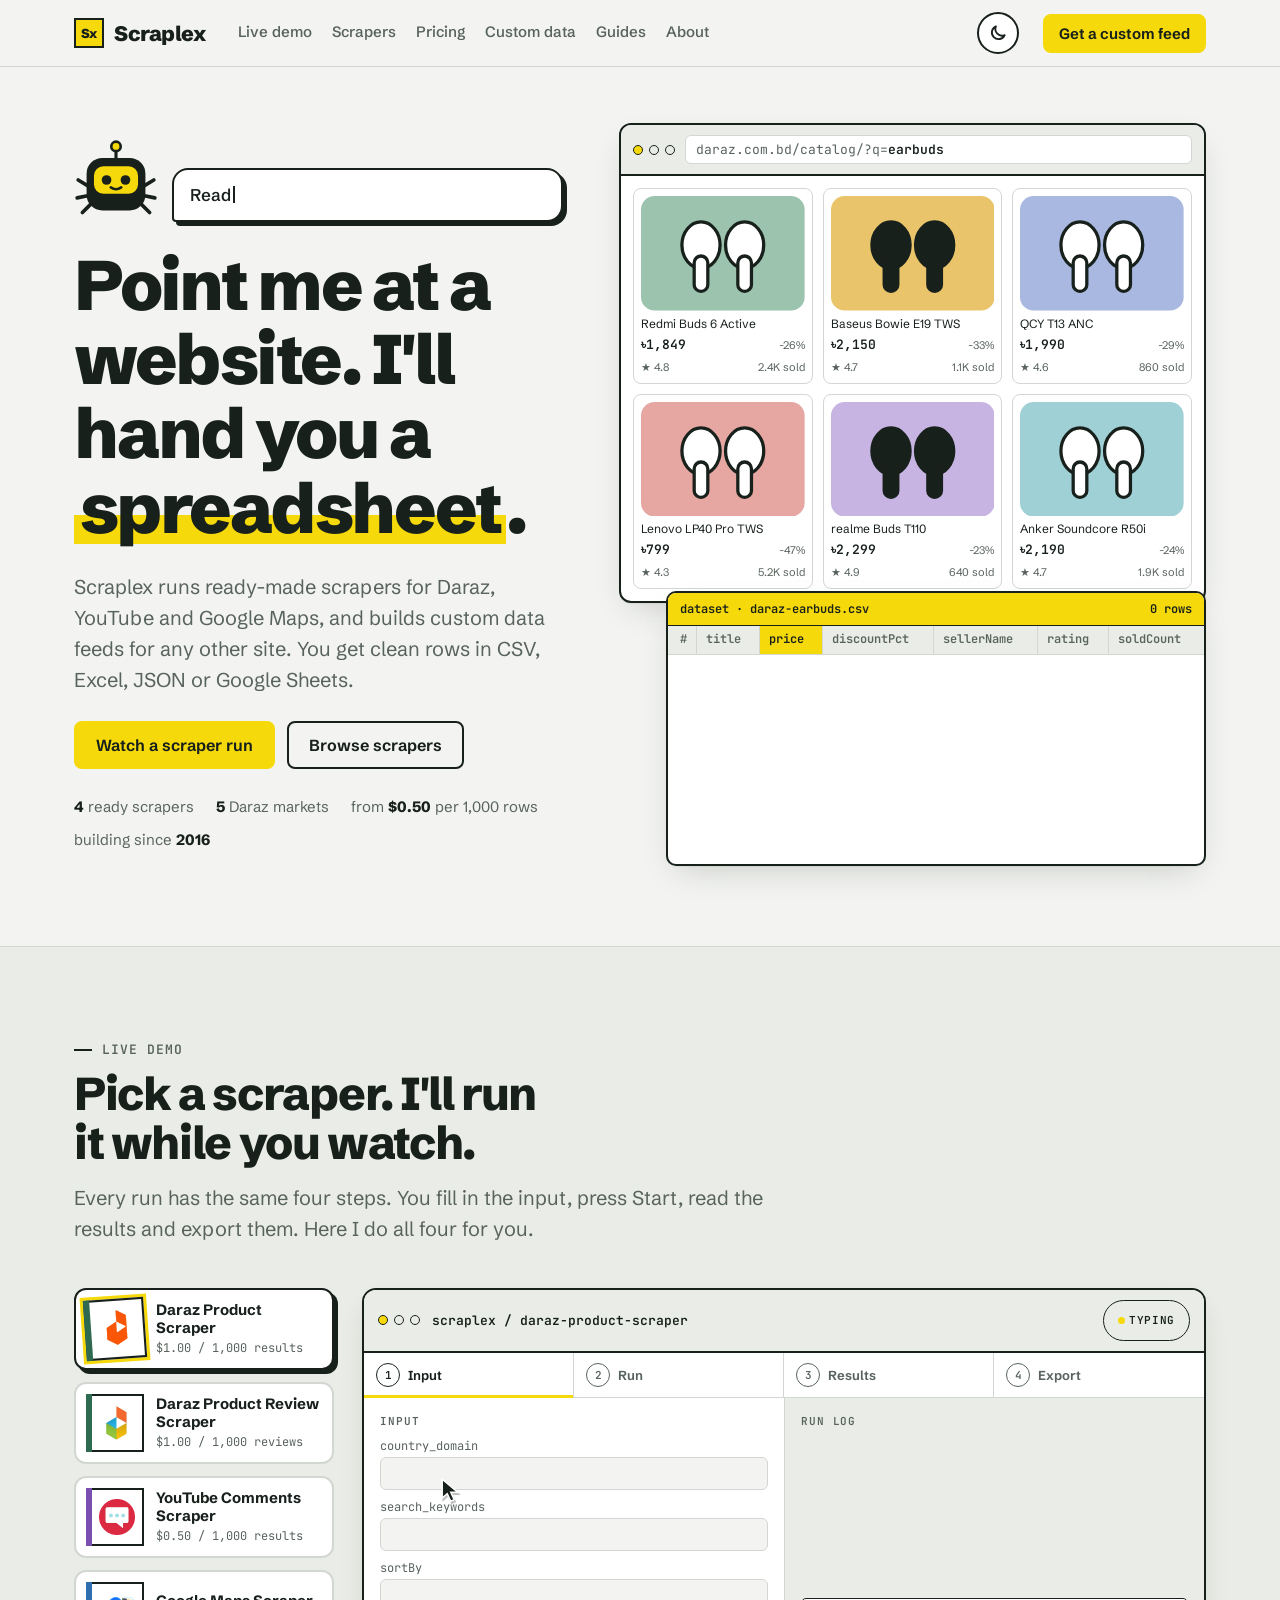
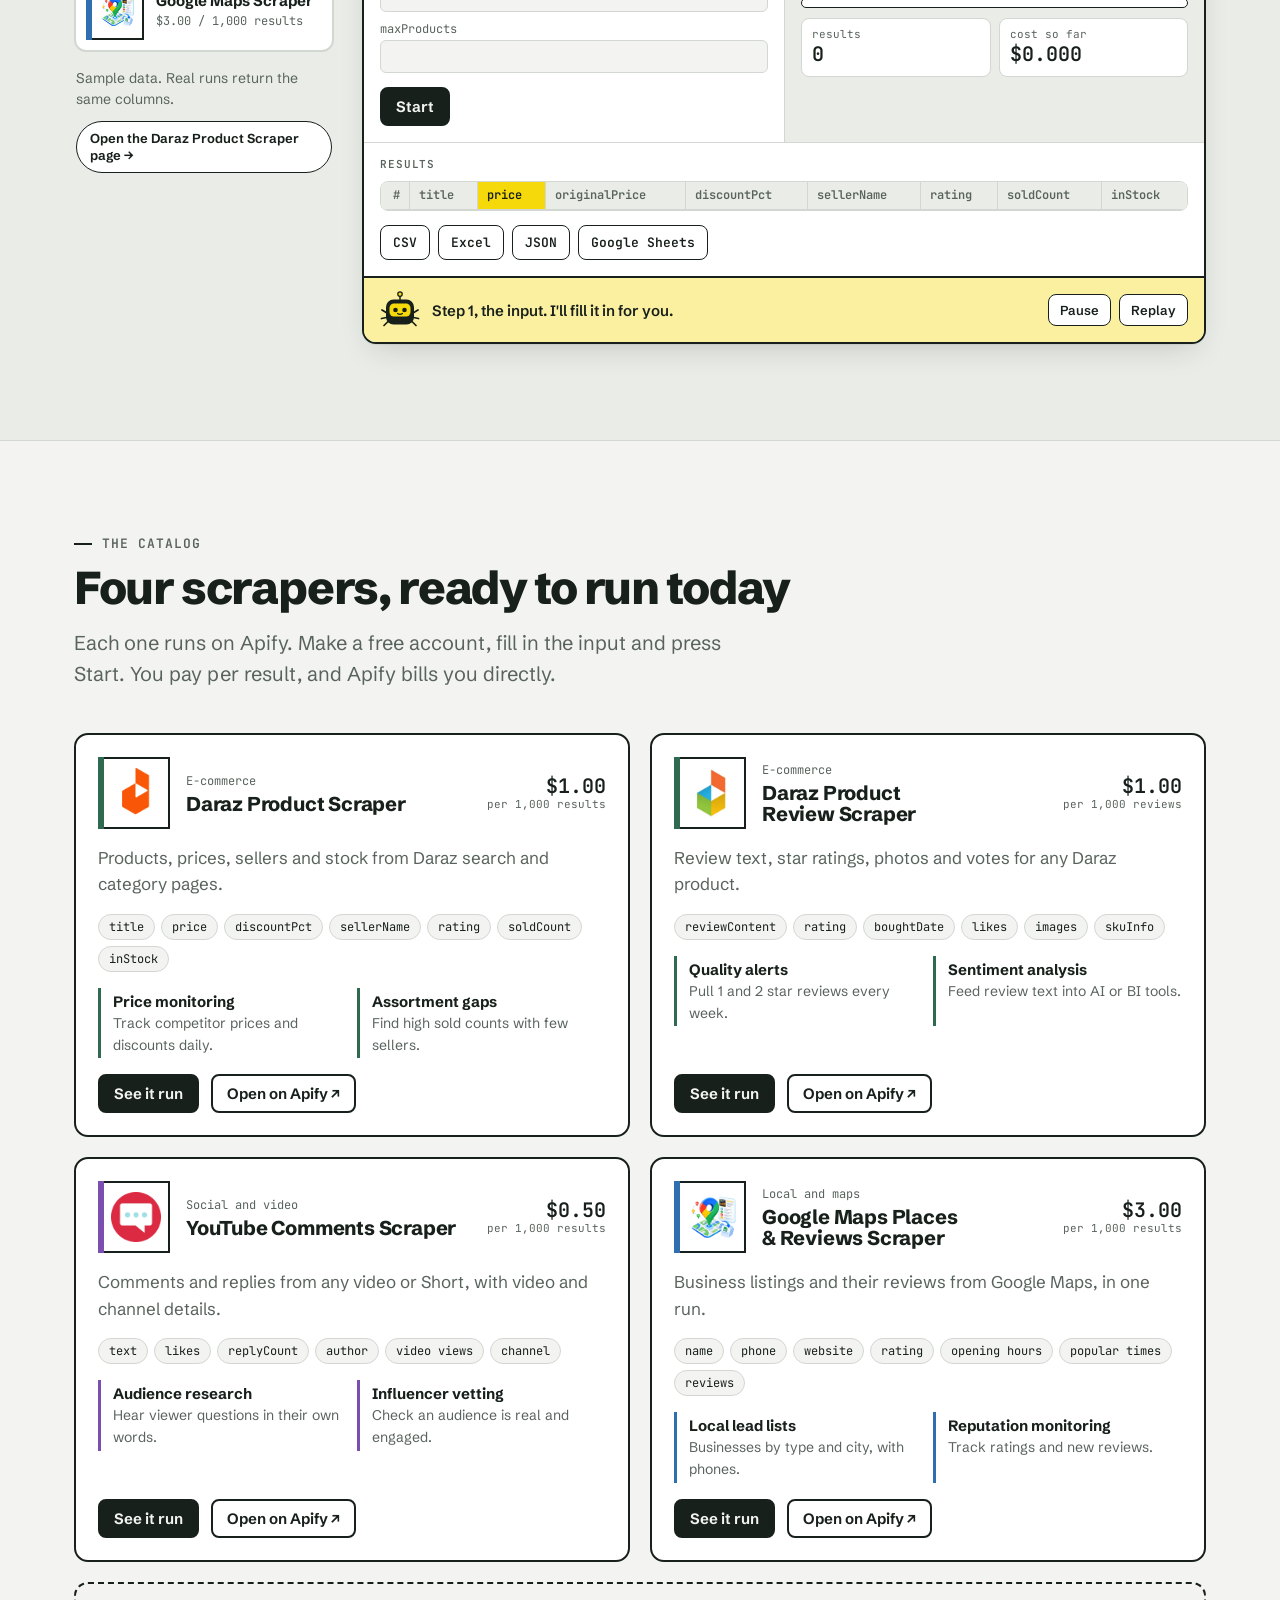
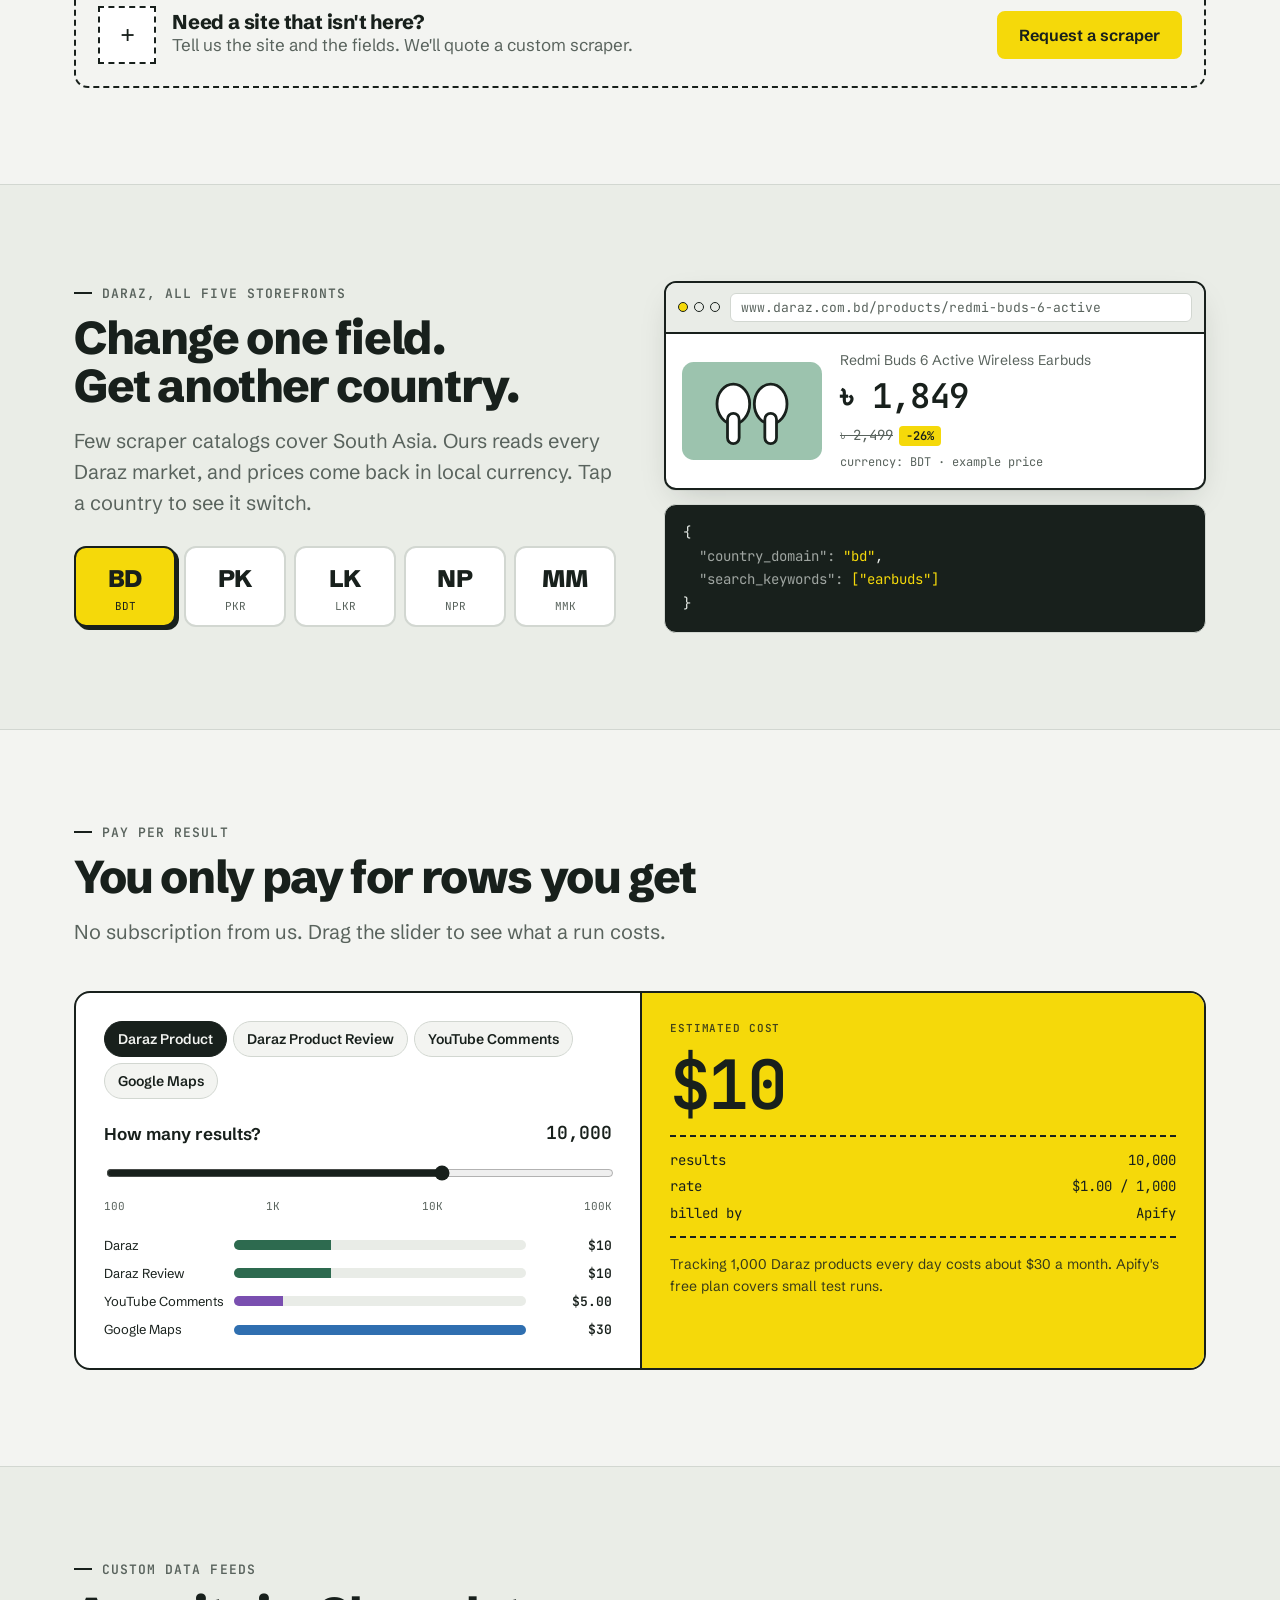
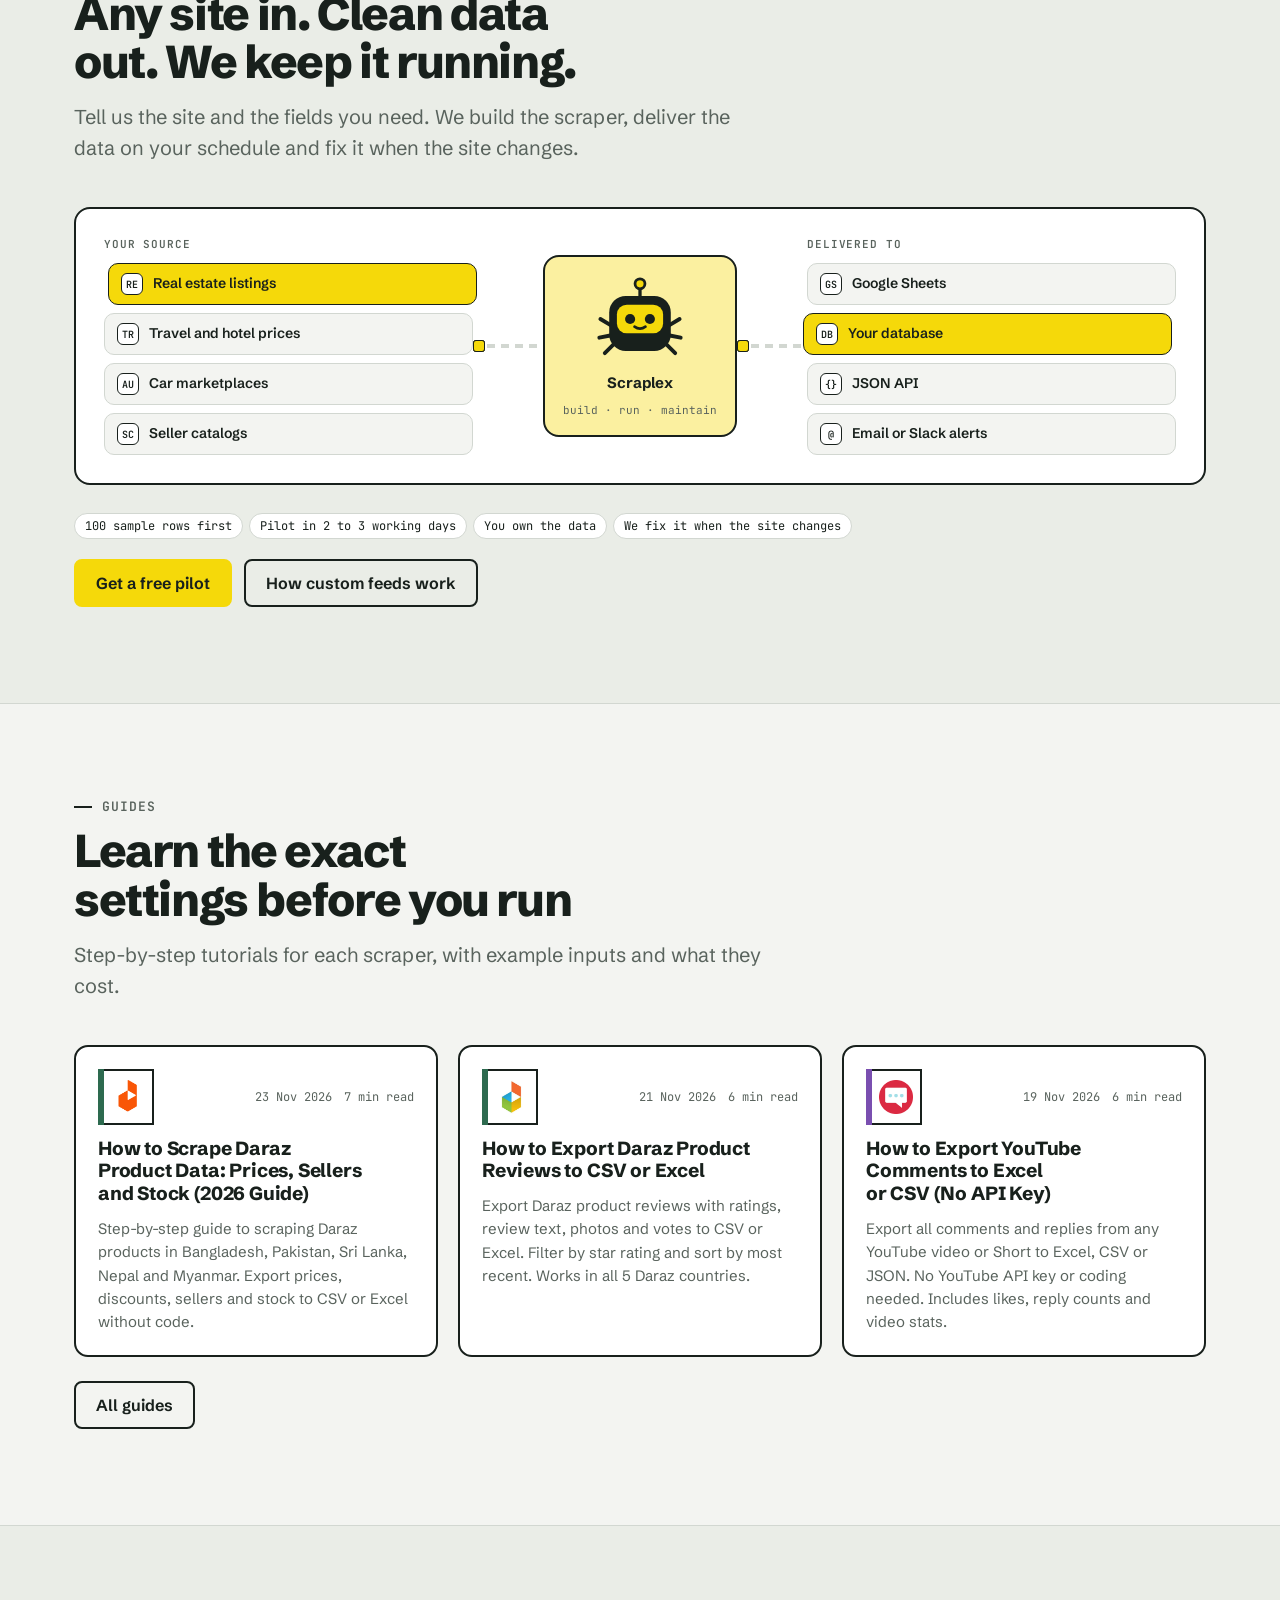
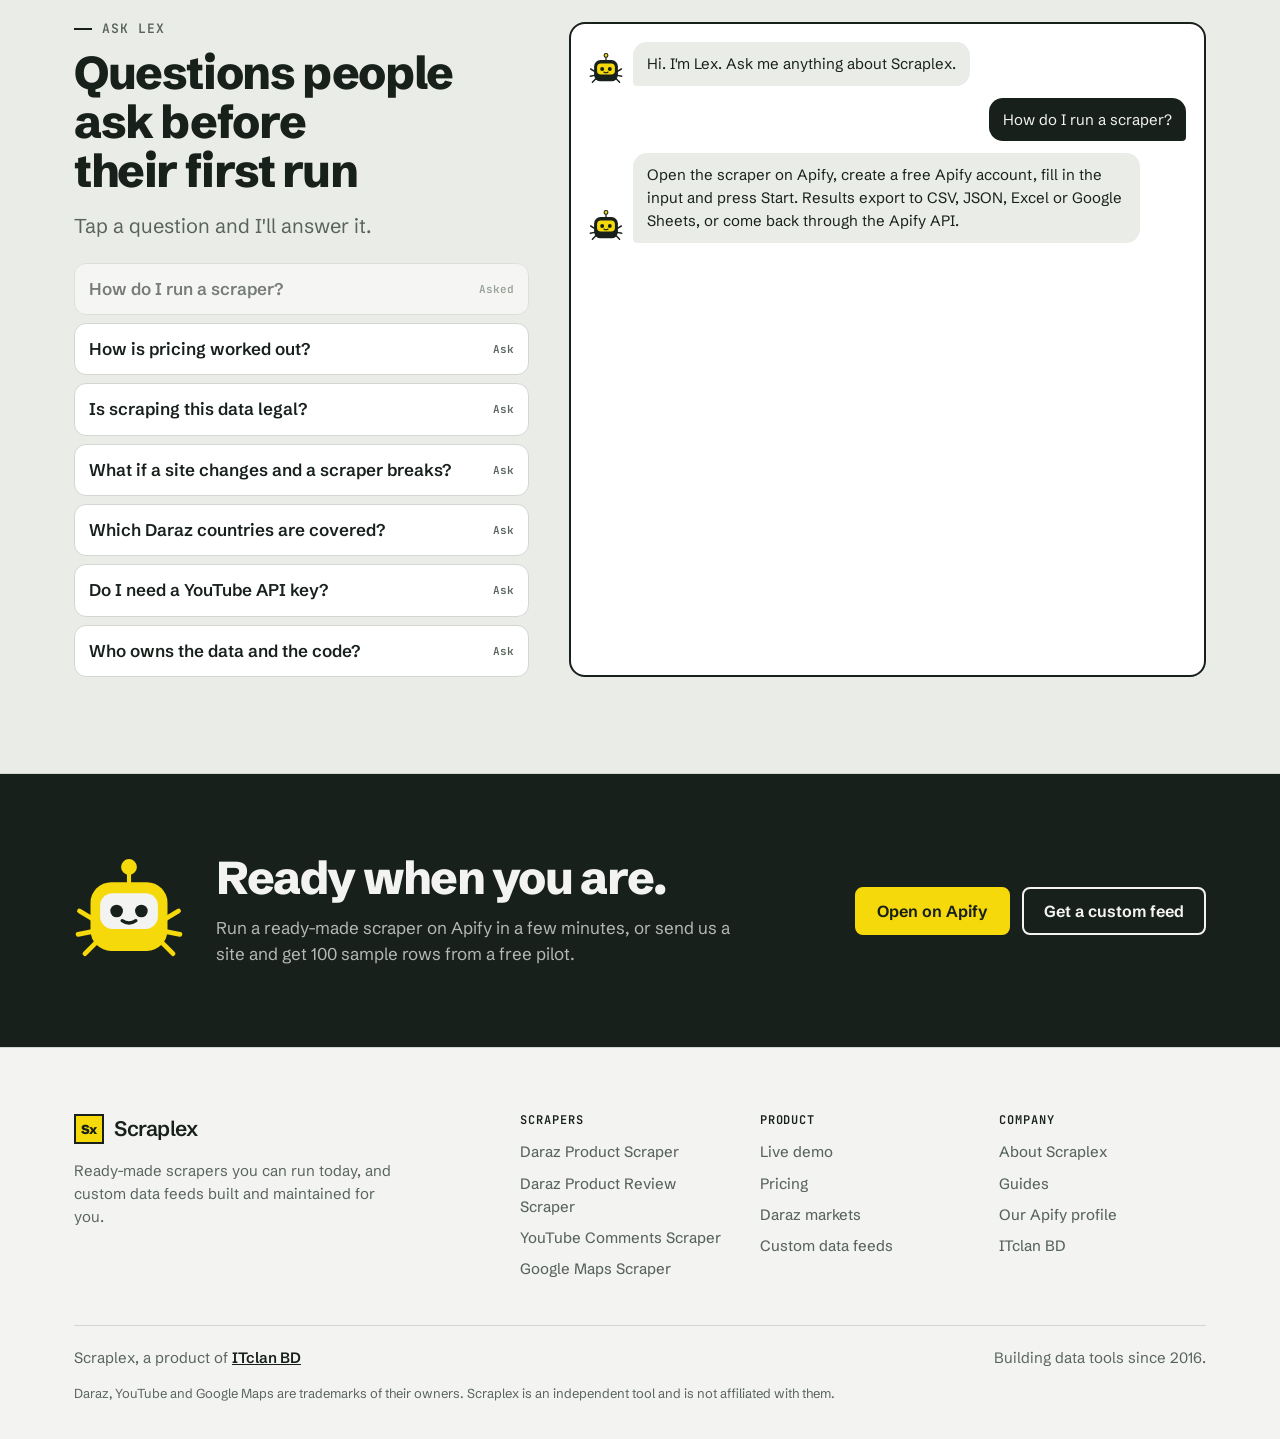
==== index.html @ c63cc96d "first commit" ====
<!doctype html>
<html lang="en">
<head>
<meta charset="utf-8">
<!-- @seo -->
<title>Scraplex | Web scrapers and custom data feeds</title>
<meta name="description" content="Ready-made scrapers for Daraz, YouTube and Google Maps, plus custom data feeds built and maintained by ITclan BD. Watch each one run live.">
<meta property="og:site_name" content="Scraplex">
<meta property="og:title" content="Scraplex | Web scrapers and custom data feeds">
<meta property="og:description" content="Ready-made scrapers for Daraz, YouTube and Google Maps, plus custom data feeds built and maintained by ITclan BD. Watch each one run live.">
<meta property="og:type" content="website">
<meta name="twitter:card" content="summary">
<script>(function(){var u=location.origin+"/";var l=document.createElement("link");l.rel="canonical";l.href=u;document.head.appendChild(l);var m=document.createElement("meta");m.setAttribute("property","og:url");m.content=u;document.head.appendChild(m)})()</script>
<script>try{var t=localStorage.getItem("theme");if(t==="dark"||t==="light")document.documentElement.setAttribute("data-theme",t)}catch(e){}</script>
<!-- /@seo -->
<link rel="icon" href="/assets/favicon.svg" type="image/svg+xml">
<link rel="preconnect" href="https://fonts.googleapis.com">
<link rel="preconnect" href="https://fonts.gstatic.com" crossorigin>
<link href="https://fonts.googleapis.com/css2?family=Schibsted+Grotesk:wght@400..900&family=JetBrains+Mono:wght@400;600&display=swap" rel="stylesheet">
<link rel="stylesheet" href="/assets/site.css">

</head>
<body>
<!-- @header:home -->
<header class="site-head">
  <div class="wrap">
    <a class="brand" href="/" aria-label="Scraplex home"><span class="brand-mark">Sx</span>Scraplex</a>
    <nav class="nav" id="site-nav" aria-label="Main">
      <a href="/#demo" data-nav="demo">Live demo</a>
      <a href="/scrapers" data-nav="scrapers">Scrapers</a>
      <a href="/#pricing" data-nav="pricing">Pricing</a>
      <a href="/custom" data-nav="custom">Custom data</a>
      <a href="/guides" data-nav="guides">Guides</a>
      <a href="/about" data-nav="about">About</a>
    </nav>
    <button class="theme-btn" type="button" aria-label="Switch theme"><svg class="i-moon" viewBox="0 0 24 24" fill="none" stroke="currentColor" stroke-width="2.2" stroke-linecap="round" stroke-linejoin="round" aria-hidden="true"><path d="M20 14.5A8 8 0 0 1 9.5 4a8 8 0 1 0 10.5 10.5z"/></svg><svg class="i-sun" viewBox="0 0 24 24" fill="none" stroke="currentColor" stroke-width="2.2" stroke-linecap="round" aria-hidden="true"><circle cx="12" cy="12" r="4.2"/><path d="M12 2.5v2.2M12 19.3v2.2M2.5 12h2.2M19.3 12h2.2M5.3 5.3l1.6 1.6M17.1 17.1l1.6 1.6M5.3 18.7l1.6-1.6M17.1 6.9l1.6-1.6"/></svg></button>
    <button class="menu-btn" type="button" aria-expanded="false" aria-controls="site-nav"><span><i></i><i></i><i></i></span>Menu</button>
    <a class="btn btn-mark btn-sm head-cta" href="/custom">Get a custom feed</a>
  </div>
</header>
<!-- /@header -->

<main id="top">
  <!-- HERO -->
  <section class="hero" id="hero" data-sec="hero">
    <div class="wrap hero-grid">
      <div class="hero-copy">
        <div class="hero-talk">
          <svg class="lex lex-float" viewBox="0 0 80 80" role="img" aria-label="Lex, the Scraplex bot"></svg>
          <div class="say" id="hero-say" aria-live="polite">Hi, I'm Lex. Watch me read this page for you.</div>
        </div>
        <h1>Point me at a website. I'll hand you a <span class="hl">spreadsheet</span>.</h1>
        <p class="lede">Scraplex runs ready-made scrapers for Daraz, YouTube and Google Maps, and builds custom data feeds for any other site. You get clean rows in CSV, Excel, JSON or Google Sheets.</p>
        <div class="btn-row">
          <a class="btn btn-mark" href="#demo">Watch a scraper run</a>
          <a class="btn" href="#scrapers">Browse scrapers</a>
        </div>
        <div class="hero-stats">
          <span><b>4</b> ready scrapers</span>
          <span><b>5</b> Daraz markets</span>
          <span>from <b>$0.50</b> per 1,000 rows</span>
          <span>building since <b>2016</b></span>
        </div>
      </div>

      <div class="scene" id="scene" aria-label="Animation: Lex reads Daraz products and fills a spreadsheet">
        <div class="browser">
          <div class="b-bar"><div class="b-dots"><i></i><i></i><i></i></div><div class="b-url">daraz.com.bd/catalog/?q=<b>earbuds</b></div></div>
          <div class="p-grid" id="hero-grid"></div>
        </div>
        <div class="reticle" id="reticle"></div>
        <div class="sheet">
          <div class="sheet-top"><span>dataset · daraz-earbuds.csv</span><span class="num" id="hero-count">6 rows</span></div>
          <div class="sheet-scroll">
            <table class="grid" id="hero-table">
              <thead><tr><th class="rn">#</th><th>title</th><th class="sel">price</th><th>discountPct</th><th>sellerName</th><th>rating</th><th>soldCount</th></tr></thead>
              <tbody></tbody>
            </table>
          </div>
          <div class="exports on" id="hero-exports"><span>CSV</span><span>Excel</span><span>JSON</span><span>Google Sheets</span></div>
        </div>
      </div>
    </div>
  </section>

  <!-- DEMO STUDIO -->
  <section class="section" id="demo" data-sec="demo">
    <div class="wrap">
      <div class="section-head">
        <span class="eyebrow">Live demo</span>
        <h2>Pick a scraper. I'll run it while you watch.</h2>
        <p class="lede">Every run has the same four steps. You fill in the input, press Start, read the results and export them. Here I do all four for you.</p>
      </div>
      <div class="studio">
        <div class="picker" id="picker" role="group" aria-label="Choose a scraper to demo"></div>
        <div class="console" id="console">
        </div>
      </div>
    </div>
  </section>

  <!-- CATALOG -->
  <section class="section" id="scrapers" data-sec="scrapers">
    <div class="wrap">
      <div class="section-head">
        <span class="eyebrow">The catalog</span>
        <h2>Four scrapers, ready to run today</h2>
        <p class="lede">Each one runs on Apify. Make a free account, fill in the input and press Start. You pay per result, and Apify bills you directly.</p>
      </div>
      <div class="cards" id="cards"></div>
      <div class="request">
        <div class="request-l">
          <div class="sym" style="--cat:transparent">+</div>
          <div><h3>Need a site that isn't here?</h3><p class="muted">Tell us the site and the fields. We'll quote a custom scraper.</p></div>
        </div>
        <a class="btn btn-mark" href="/custom#quote">Request a scraper</a>
      </div>
    </div>
  </section>

  <!-- MARKETS -->
  <section class="section" id="markets" data-sec="markets">
    <div class="wrap markets">
      <div>
        <div class="section-head" style="margin-bottom:0">
          <span class="eyebrow">Daraz, all five storefronts</span>
          <h2>Change one field. Get another country.</h2>
          <p class="lede">Few scraper catalogs cover South Asia. Ours reads every Daraz market, and prices come back in local currency. Tap a country to see it switch.</p>
        </div>
        <div class="flags" id="flags" role="group" aria-label="Choose a Daraz market"></div>
      </div>
      <div class="mk-stage">
        <div class="browser">
          <div class="b-bar"><div class="b-dots"><i></i><i></i><i></i></div><div class="b-url" id="mk-url">www.daraz.com.bd/products/redmi-buds-6-active</div></div>
          <div class="mk-card">
            <div id="mk-art"></div>
            <div style="display:grid;gap:6px;min-width:0">
              <span class="muted" style="font-size:14px">Redmi Buds 6 Active Wireless Earbuds</span>
              <div class="mk-price" id="mk-price">৳ 1,849</div>
              <div><span class="mk-old" id="mk-old">৳ 2,499</span><span class="mk-badge">-26%</span></div>
              <span class="muted mono" style="font-size:12px" id="mk-cur">currency: BDT · example price</span>
            </div>
          </div>
        </div>
        <div class="code" aria-label="Scraper input">{<br>&nbsp;&nbsp;<span class="k">"country_domain":</span> <span class="v" id="mk-code">"bd"</span>,<br>&nbsp;&nbsp;<span class="k">"search_keywords":</span> <span class="v">["earbuds"]</span><br>}</div>
      </div>
    </div>
  </section>

  <!-- PRICING -->
  <section class="section" id="pricing" data-sec="pricing">
    <div class="wrap">
      <div class="section-head">
        <span class="eyebrow">Pay per result</span>
        <h2>You only pay for rows you get</h2>
        <p class="lede">No subscription from us. Drag the slider to see what a run costs.</p>
      </div>
      <div class="calc">
        <div class="calc-l">
          <div class="seg" id="calc-seg" role="group" aria-label="Scraper"></div>
          <div class="range-wrap">
            <label for="calc-rows">How many results? <output id="calc-out" class="num">10,000</output></label>
            <input type="range" id="calc-rows" min="0" max="1000" value="667">
            <div class="ticks"><span>100</span><span>1K</span><span>10K</span><span>100K</span></div>
          </div>
          <div class="compare" id="calc-cmp"></div>
        </div>
        <div class="calc-r">
          <span class="c-label" style="color:inherit;opacity:.8">Estimated cost</span>
          <div class="big-cost" id="calc-cost">$10.00</div>
          <div class="receipt">
            <div><span>results</span><span id="r-rows">10,000</span></div>
            <div><span>rate</span><span id="r-rate">$1.00 / 1,000</span></div>
            <div><span>billed by</span><span>Apify</span></div>
          </div>
          <small id="calc-tip">Tracking 1,000 Daraz products every day costs about $30 a month. Apify's free plan covers small test runs.</small>
        </div>
      </div>
    </div>
  </section>

  <!-- CUSTOM -->
  <section class="section" id="custom" data-sec="custom">
    <div class="wrap">
      <div class="section-head">
        <span class="eyebrow">Custom data feeds</span>
        <h2>Any site in. Clean data out. We keep it running.</h2>
        <p class="lede">Tell us the site and the fields you need. We build the scraper, deliver the data on your schedule and fix it when the site changes.</p>
      </div>
      <div class="pipe">
        <div class="pipe-col" id="pipe-in">
          <span class="c-label">Your source</span>
          <div class="node"><i>RE</i>Real estate listings</div>
          <div class="node"><i>TR</i>Travel and hotel prices</div>
          <div class="node"><i>AU</i>Car marketplaces</div>
          <div class="node"><i>SC</i>Seller catalogs</div>
        </div>
        <div class="flow" aria-hidden="true"><i></i><i></i><i></i></div>
        <div class="engine">
          <svg class="lex working" viewBox="0 0 80 80" aria-hidden="true"></svg>
          <b>Scraplex</b>
          <small>build · run · maintain</small>
        </div>
        <div class="flow" aria-hidden="true"><i></i><i></i><i></i></div>
        <div class="pipe-col out" id="pipe-out">
          <span class="c-label">Delivered to</span>
          <div class="node"><i>GS</i>Google Sheets</div>
          <div class="node"><i>DB</i>Your database</div>
          <div class="node"><i>{}</i>JSON API</div>
          <div class="node"><i>@</i>Email or Slack alerts</div>
        </div>
      </div>

      <div class="custom-teaser">
        <div class="chips"><span class="chip">100 sample rows first</span><span class="chip">Pilot in 2 to 3 working days</span><span class="chip">You own the data</span><span class="chip">We fix it when the site changes</span></div>
        <div class="btn-row"><a class="btn btn-mark" href="/custom#quote">Get a free pilot</a><a class="btn" href="/custom">How custom feeds work</a></div>
      </div>
    </div>
  </section>

  <!-- GUIDES -->
  <section class="section" id="guides" data-sec="guides">
    <div class="wrap">
      <div class="section-head">
        <span class="eyebrow">Guides</span>
        <h2>Learn the exact settings before you run</h2>
        <p class="lede">Step-by-step tutorials for each scraper, with example inputs and what they cost.</p>
      </div>
<!-- @guides-teaser -->
      <div class="guide-cards"><a class="gcard" href="/guides/scrape-daraz-product-data">
  <div class="gcard-top"><span class="gsym icon cat-ecom" aria-hidden="true"><img src="/assets/icons/daraz-product-scraper.webp" alt="" width="44" height="44" loading="lazy"></span><span class="g-meta"><span>23 Nov 2026</span><span>7 min read</span></span></div>
  <h3>How to Scrape Daraz Product Data: Prices, Sellers and Stock (2026 Guide)</h3>
  <p>Step-by-step guide to scraping Daraz products in Bangladesh, Pakistan, Sri Lanka, Nepal and Myanmar. Export prices, discounts, sellers and stock to CSV or Excel without code.</p>
</a><a class="gcard" href="/guides/export-daraz-reviews">
  <div class="gcard-top"><span class="gsym icon cat-ecom" aria-hidden="true"><img src="/assets/icons/daraz-product-review-scraper.webp" alt="" width="44" height="44" loading="lazy"></span><span class="g-meta"><span>21 Nov 2026</span><span>6 min read</span></span></div>
  <h3>How to Export Daraz Product Reviews to CSV or Excel</h3>
  <p>Export Daraz product reviews with ratings, review text, photos and votes to CSV or Excel. Filter by star rating and sort by most recent. Works in all 5 Daraz countries.</p>
</a><a class="gcard" href="/guides/export-youtube-comments">
  <div class="gcard-top"><span class="gsym icon cat-social" aria-hidden="true"><img src="/assets/icons/youtube-comments-scraper.webp" alt="" width="44" height="44" loading="lazy"></span><span class="g-meta"><span>19 Nov 2026</span><span>6 min read</span></span></div>
  <h3>How to Export YouTube Comments to Excel or CSV (No API Key)</h3>
  <p>Export all comments and replies from any YouTube video or Short to Excel, CSV or JSON. No YouTube API key or coding needed. Includes likes, reply counts and video stats.</p>
</a></div>
<!-- /@guides-teaser -->
      <div style="margin-top:24px"><a class="btn" href="/guides">All guides</a></div>
    </div>
  </section>

  <!-- FAQ -->
  <section class="section" id="faq" data-sec="faq">
    <div class="wrap faq">
      <div style="display:grid;gap:22px">
        <div class="section-head" style="margin-bottom:0">
          <span class="eyebrow">Ask Lex</span>
          <h2>Questions people ask before their first run</h2>
          <p class="lede">Tap a question and I'll answer it.</p>
        </div>
        <div class="qs" id="qs"></div>
      </div>
      <div class="thread" id="thread" aria-live="polite"></div>
    </div>
  </section>

  <!-- CTA -->
  <section class="band">
    <div class="wrap">
      <svg class="lex lex-float" viewBox="0 0 80 80" aria-hidden="true"></svg>
      <div>
        <h2>Ready when you are.</h2>
        <p>Run a ready-made scraper on Apify in a few minutes, or send us a site and get 100 sample rows from a free pilot.</p>
      </div>
      <div class="btn-row">
        <a class="btn btn-mark" href="https://apify.com/itclan-bd" target="_blank" rel="noopener">Open on Apify</a>
        <a class="btn" href="/custom">Get a custom feed</a>
      </div>
    </div>
  </section>
</main>

<!-- @footer -->
<footer class="site-foot">
  <div class="wrap">
    <div class="foot-grid">
      <div class="foot-brand">
        <a class="brand" href="/"><span class="brand-mark">Sx</span>Scraplex</a>
        <p class="muted">Ready-made scrapers you can run today, and custom data feeds built and maintained for you.</p>
      </div>
      <div><h4>Scrapers</h4><ul><li><a href="/scrapers/daraz-product-scraper">Daraz Product Scraper</a></li><li><a href="/scrapers/daraz-product-review-scraper">Daraz Product Review Scraper</a></li><li><a href="/scrapers/youtube-comments-scraper">YouTube Comments Scraper</a></li><li><a href="/scrapers/google-maps-scraper">Google Maps Scraper</a></li></ul></div>
      <div><h4>Product</h4><ul><li><a href="/#demo">Live demo</a></li><li><a href="/#pricing">Pricing</a></li><li><a href="/#markets">Daraz markets</a></li><li><a href="/custom">Custom data feeds</a></li></ul></div>
      <div><h4>Company</h4><ul><li><a href="/about">About Scraplex</a></li><li><a href="/guides">Guides</a></li><li><a href="https://apify.com/itclan-bd" target="_blank" rel="noopener">Our Apify profile</a></li><li><a href="https://itclanbd.com" target="_blank" rel="noopener">ITclan BD</a></li></ul></div>
    </div>
    <div class="foot-base">
      <span>Scraplex, a product of <a href="https://itclanbd.com" target="_blank" rel="noopener">ITclan BD</a></span>
      <span>Building data tools since 2016.</span>
    </div>
    <p class="foot-note">Daraz, YouTube and Google Maps are trademarks of their owners. Scraplex is an independent tool and is not affiliated with them.</p>
  </div>
</footer>
<!-- /@footer -->

<div class="dock off" id="dock" aria-live="polite">
  <div class="say" id="dock-say"><span id="dock-text"></span><br><span id="dock-act"></span><button class="dock-x" id="dock-x" type="button" aria-label="Hide Lex's tips">×</button></div>
  <button class="dock-bot" id="dock-bot" type="button" aria-label="Show Lex's tips"><svg class="lex" viewBox="0 0 80 80" aria-hidden="true"></svg></button>
</div>

<script src="/assets/lex.js"></script>
<script src="/assets/demo.js"></script>
<script src="/assets/home.js"></script>
</body>
</html>
---- assets/site.css ----
/* Layout idea: a guided tour. Lex, a small crawler bot, narrates every section; each feature is shown as a live, looping demo instead of a screenshot. Brand kept from Scraplex: field-green ink, highlighter yellow, catalog tiles. */
:root {
  --paper: #F3F4F1;
  --surface: #FFFFFF;
  --sunk: #E9ECE7;
  --ink: #18201C;
  --muted: #59635D;
  --line: #D2D7D1;
  --mark: #F5D90A;
  --mark-soft: #FBF0A0;
  --on-mark: #18201C;
  --green: #2D6A4F;
  --purple: #7A4FB0;
  --blue: #2F6FB0;
  --ok: #2D6A4F;
  --warn: #B3261E;
  --warn-soft: #FBE4E1;
  --bot: #18201C;
  --bot-eye: #18201C;
  --icon-bg: #FFFFFF;
  --tint: #EAEDE7;
  --code-bg: #18201C;
  --code-fg: #E7ECE8;
  --shadow: 0 1px 0 rgba(24,32,28,.06), 0 12px 32px -12px rgba(24,32,28,.22);
  --font: "Schibsted Grotesk", "Helvetica Neue", Arial, sans-serif;
  --mono: "JetBrains Mono", ui-monospace, "SFMono-Regular", Menlo, Consolas, monospace;
  --wrap: 1180px;
}
@media (prefers-color-scheme: dark) {
  :root:not([data-theme="light"]) {
    --paper: #121815; --surface: #1A221E; --sunk: #222C27; --ink: #E7ECE8; --muted: #9AA59F;
    --line: #2F3934; --mark: #E6CB00; --mark-soft: #4A4314; --on-mark: #121815; --green: #74C79D;
    --purple: #B596E0; --blue: #7FB0E6; --ok: #74C79D; --warn: #F2948C; --warn-soft: #3A1F1C; --bot: #E7ECE8; --bot-eye: #121815; --code-bg: #0B100D; --code-fg: #E7ECE8; --tint: #172019;
    --shadow: 0 1px 0 rgba(0,0,0,.3), 0 14px 36px -12px rgba(0,0,0,.6);
    color-scheme: dark;
  }
}
:root[data-theme="dark"] {
  --paper: #121815; --surface: #1A221E; --sunk: #222C27; --ink: #E7ECE8; --muted: #9AA59F;
  --line: #2F3934; --mark: #E6CB00; --mark-soft: #4A4314; --on-mark: #121815; --green: #74C79D;
  --purple: #B596E0; --blue: #7FB0E6; --ok: #74C79D; --warn: #F2948C; --warn-soft: #3A1F1C; --bot: #E7ECE8; --bot-eye: #121815; --code-bg: #0B100D; --code-fg: #E7ECE8; --tint: #172019;
  --shadow: 0 1px 0 rgba(0,0,0,.3), 0 14px 36px -12px rgba(0,0,0,.6);
  color-scheme: dark;
}

* { box-sizing: border-box; }
[hidden] { display: none !important; }
img, svg { max-width: 100%; }
html { scroll-behavior: smooth; }
body { margin: 0; background: var(--paper); color: var(--ink); font-family: var(--font); font-size: 17px; line-height: 1.55; -webkit-font-smoothing: antialiased; }
body::before { content: ""; position: fixed; inset: 0 0 auto; height: env(safe-area-inset-top, 0px); z-index: 30; background: var(--paper); }
a { color: inherit; }
h1, h2, h3 { margin: 0; line-height: 1.06; text-wrap: balance; }
h1 { font-size: clamp(40px, 5.6vw, 70px); font-weight: 850; letter-spacing: -0.035em; }
h2 { font-size: clamp(30px, 3.6vw, 46px); font-weight: 800; letter-spacing: -0.03em; }
h3 { font-size: 20px; font-weight: 750; letter-spacing: -0.01em; }
p { margin: 0; }
button { font: inherit; color: inherit; }
:focus-visible { outline: 3px solid var(--mark); outline-offset: 2px; }
.wrap { max-width: var(--wrap); margin: 0 auto; padding-left: max(24px, env(safe-area-inset-left, 0px)); padding-right: max(24px, env(safe-area-inset-right, 0px)); }
.lede { font-size: 20px; color: var(--muted); max-width: 58ch; }
.muted { color: var(--muted); }
.mono { font-family: var(--mono); }
.num { font-variant-numeric: tabular-nums; }
.hl { background: linear-gradient(transparent 58%, var(--mark) 58%, var(--mark) 92%, transparent 92%); padding: 0 .08em; }
.eyebrow { font: 600 13px/1 var(--mono); letter-spacing: .08em; text-transform: uppercase; color: var(--muted); display: inline-flex; gap: 10px; align-items: center; }
.eyebrow::before { content: ""; width: 18px; height: 2px; background: var(--ink); }

/* Buttons */
.btn { display: inline-flex; align-items: center; justify-content: center; gap: 8px; font: 650 16px/1 var(--font); padding: 14px 20px; border-radius: 8px; border: 2px solid var(--ink); text-decoration: none; cursor: pointer; background: transparent; color: var(--ink); transition: transform .15s ease, background .15s ease; }
.btn:hover { transform: translateY(-2px); background: var(--surface); }
.btn:active { transform: translateY(0); }
.btn-mark { background: var(--mark); border-color: var(--mark); color: var(--on-mark); }
.btn-mark:hover { background: var(--mark); box-shadow: 0 6px 0 -2px var(--ink); }
.btn-ink { background: var(--ink); color: var(--paper); }
.btn-ink:hover { background: var(--ink); }
.btn-sm { padding: 10px 14px; font-size: 15px; }
.btn-row { display: flex; flex-wrap: wrap; gap: 12px; }

/* Header */
.site-head { position: sticky; top: env(safe-area-inset-top, 0px); z-index: 20; background: color-mix(in srgb, var(--paper) 88%, transparent); backdrop-filter: blur(10px); border-bottom: 1px solid var(--line); }
.site-head .wrap { display: flex; align-items: center; gap: 24px; height: 66px; }
.brand { display: flex; align-items: center; gap: 10px; text-decoration: none; font-weight: 850; font-size: 21px; letter-spacing: -0.02em; }
.brand-mark { width: 30px; height: 30px; border: 2px solid var(--ink); display: grid; place-items: center; font-size: 13px; font-weight: 850; background: var(--mark); color: var(--on-mark); }
.nav { display: flex; gap: 20px; margin-left: 8px; }
.nav a { text-decoration: none; font-weight: 550; font-size: 15px; color: var(--muted); padding: 6px 0; border-bottom: 2px solid transparent; transition: color .15s; }
.nav a:hover { color: var(--ink); }
.nav a[aria-current="true"] { color: var(--ink); border-bottom-color: var(--mark); }
.head-cta { margin-left: 0; }

/* Lex the bot */
.lex { display: block; overflow: visible; }
.lex .lex-body { fill: var(--bot); }
.lex .lex-screen { fill: var(--mark); }
.lex .lex-eye { fill: var(--bot-eye); }
.lex .lex-smile { stroke: var(--bot-eye); }
.lex .lex-leg { stroke: var(--bot); }
.lex .lex-bulb { fill: var(--mark); stroke: var(--bot); }
.lex .lex-ant { stroke: var(--bot); }
.lex-eyes { transform: translate(calc(var(--ex, 0) * 1px), calc(var(--ey, 0) * 1px)); transition: transform .12s ease-out; }
.lex-blink { transform-box: fill-box; transform-origin: center; animation: blink 5.5s infinite; }
.lex-leg { transform-box: fill-box; transform-origin: center; }
.lex.working .lex-leg { animation: wiggle .28s ease-in-out infinite alternate; }
.lex.working .lex-leg:nth-child(even) { animation-delay: .14s; }
.lex.working .lex-bulb { animation: bulb .5s ease-in-out infinite alternate; }
.lex-float { animation: float 4s ease-in-out infinite; }
@keyframes blink { 0%, 92%, 100% { transform: scaleY(1); } 95% { transform: scaleY(.1); } }
@keyframes wiggle { from { transform: rotate(-14deg); } to { transform: rotate(14deg); } }
@keyframes bulb { from { opacity: 1; } to { opacity: .35; } }
@keyframes float { 0%, 100% { transform: translateY(0); } 50% { transform: translateY(-6px); } }

/* Speech bubbles */
.say { position: relative; background: var(--surface); border: 2px solid var(--ink); border-radius: 16px; padding: 12px 16px; font-weight: 550; box-shadow: 4px 4px 0 var(--ink); min-height: 50px; }
.say .caret { display: inline-block; width: 2px; height: 1em; background: var(--ink); vertical-align: -2px; margin-left: 2px; animation: caret 1s steps(1) infinite; }
@keyframes caret { 50% { opacity: 0; } }

/* Sections */
.section { padding-block: 96px; border-bottom: 1px solid var(--line); scroll-margin-top: 66px; }
.section-head { display: grid; gap: 14px; margin-bottom: 44px; max-width: 760px; }

/* Hero */
.hero { padding-block: 56px 80px; border-bottom: 1px solid var(--line); overflow: hidden; }
.hero-grid { display: grid; grid-template-columns: minmax(0, 5fr) minmax(0, 6fr); gap: 56px; align-items: center; }
.hero-copy { display: grid; gap: 26px; min-width: 0; }
.hero-talk { display: flex; gap: 14px; align-items: flex-end; }
.hero-talk .lex { width: 84px; height: 84px; flex: none; }
.hero-talk .say { flex: 1; border-bottom-left-radius: 4px; max-width: 420px; }
.hero-stats { display: flex; flex-wrap: wrap; gap: 10px 22px; font-size: 15px; color: var(--muted); }
.hero-stats b { color: var(--ink); font-weight: 750; }

/* Hero scene: browser + sheet */
.scene { position: relative; min-width: 0; }
.browser { background: var(--surface); border: 2px solid var(--ink); border-radius: 12px; overflow: hidden; box-shadow: var(--shadow); }
.b-bar { display: flex; align-items: center; gap: 10px; padding: 10px 12px; border-bottom: 2px solid var(--ink); background: var(--sunk); }
.b-dots { display: flex; gap: 6px; }
.b-dots i { width: 10px; height: 10px; border-radius: 50%; border: 1.5px solid var(--ink); display: block; }
.b-dots i:first-child { background: var(--mark); }
.b-url { flex: 1; min-width: 0; font: 13px var(--mono); background: var(--surface); border: 1.5px solid var(--line); border-radius: 6px; padding: 5px 10px; white-space: nowrap; overflow: hidden; text-overflow: ellipsis; color: var(--muted); }
.b-url b { color: var(--ink); font-weight: 600; }
.p-grid { display: grid; grid-template-columns: repeat(3, minmax(0, 1fr)); gap: 10px; padding: 12px; position: relative; }
.pc { border: 1.5px solid var(--line); border-radius: 8px; padding: 7px; display: grid; gap: 5px; background: var(--surface); transition: border-color .2s, transform .2s, opacity .3s; min-width: 0; }
.pc svg { width: 100%; height: auto; display: block; border-radius: 5px; }
.pc-t { font-size: 12px; line-height: 1.25; white-space: nowrap; overflow: hidden; text-overflow: ellipsis; }
.pc-row { display: flex; justify-content: space-between; align-items: baseline; gap: 4px; font-size: 11px; color: var(--muted); }
.pc-price { font: 600 13px var(--mono); color: var(--ink); }
.pc.reading { border-color: var(--ink); transform: translateY(-3px); }
.pc.done { opacity: .55; }
.reticle { position: absolute; border: 2.5px solid var(--mark); border-radius: 10px; pointer-events: none; opacity: 0; transition: all .35s cubic-bezier(.5,0,.2,1); box-shadow: 0 0 0 4px color-mix(in srgb, var(--mark) 30%, transparent); z-index: 3; }
.reticle::after { content: "reading"; position: absolute; top: -11px; left: 8px; font: 600 10px/1 var(--mono); background: var(--mark); color: var(--on-mark); padding: 3px 6px; border-radius: 4px; }
.reticle.on { opacity: 1; }
.sheet { position: relative; margin: -12px 0 0 8%; background: var(--surface); border: 2px solid var(--ink); border-radius: 10px; box-shadow: var(--shadow); overflow: hidden; z-index: 2; }
.sheet-top { display: flex; justify-content: space-between; align-items: center; gap: 10px; padding: 8px 12px; border-bottom: 1.5px solid var(--ink); background: var(--mark); color: var(--on-mark); font: 600 12px var(--mono); }
.sheet-scroll { overflow-x: auto; }
.scene .sheet-scroll { min-height: 196px; }
table.grid { border-collapse: collapse; width: 100%; font: 12px/1.3 var(--mono); font-variant-numeric: tabular-nums; }
table.grid th, table.grid td { border-bottom: 1px solid var(--line); border-right: 1px solid var(--line); padding: 6px 9px; text-align: left; white-space: nowrap; }
table.grid th { color: var(--muted); font-weight: 600; background: var(--sunk); }
table.grid th:last-child, table.grid td:last-child { border-right: 0; }
table.grid td.rn, table.grid th.rn { color: var(--muted); text-align: right; width: 28px; background: var(--sunk); }
table.grid .sel { background: color-mix(in srgb, var(--mark) 34%, transparent); }
table.grid th.sel { background: var(--mark); color: var(--on-mark); }
table.grid tr.hide { visibility: hidden; }
table.grid tr.new td { animation: flash .9s ease-out; }
@keyframes flash { from { background: var(--mark-soft); } }
.exports { display: flex; gap: 6px; flex-wrap: wrap; padding: 8px 12px; min-height: 42px; align-items: center; }
.exports span { font: 600 11px var(--mono); border: 1.5px solid var(--ink); border-radius: 999px; padding: 4px 9px; opacity: 0; transform: translateY(6px) scale(.9); transition: all .3s cubic-bezier(.3,1.6,.5,1); }
.exports.on span { opacity: 1; transform: none; }
.exports.on span:nth-child(2) { transition-delay: .08s; } .exports.on span:nth-child(3) { transition-delay: .16s; } .exports.on span:nth-child(4) { transition-delay: .24s; }
.fly { position: absolute; left: 0; top: 0; z-index: 5; pointer-events: none; font: 600 12px var(--mono); background: var(--mark); color: var(--on-mark); border: 1.5px solid var(--ink); border-radius: 6px; padding: 3px 7px; white-space: nowrap; }

/* Demo studio */
.studio { display: grid; grid-template-columns: 260px minmax(0, 1fr); gap: 28px; align-items: start; }
.picker { display: grid; gap: 12px; }
.pick { position: relative; display: grid; grid-template-columns: 58px minmax(0, 1fr); gap: 12px; align-items: center; text-align: left; padding: 10px 12px 10px 10px; border: 2px solid var(--line); border-radius: 12px; background: var(--surface); cursor: pointer; transition: border-color .15s, transform .15s, box-shadow .15s; }
.pick:hover { border-color: var(--ink); transform: translateX(3px); }
.pick[aria-pressed="true"] { border-color: var(--ink); box-shadow: 4px 4px 0 var(--ink); }
.pick[aria-pressed="true"] .sym { background: var(--mark); color: var(--on-mark); }
.pick b { display: block; font-size: 15px; line-height: 1.2; }
.pick small { display: block; font: 12px var(--mono); color: var(--muted); margin-top: 3px; }
.sym { position: relative; width: 58px; height: 58px; border: 2px solid var(--ink); display: grid; place-items: center; font-weight: 850; font-size: 24px; letter-spacing: -.04em; background: var(--surface); color: var(--ink); }
.sym::before { content: ""; position: absolute; left: -2px; top: -2px; bottom: -2px; width: 6px; background: var(--cat); }
.sym i { position: absolute; top: 3px; right: 5px; font: 600 9px var(--mono); font-style: normal; color: currentColor; opacity: .7; }
.cat-ecom { --cat: var(--green); } .cat-social { --cat: var(--purple); } .cat-local { --cat: var(--blue); }
.picker-note { font-size: 14px; color: var(--muted); padding: 4px 2px; }

.console { position: relative; background: var(--surface); border: 2px solid var(--ink); border-radius: 14px; box-shadow: var(--shadow); overflow: hidden; min-width: 0; }
.c-bar { display: flex; align-items: center; gap: 12px; padding: 10px 14px; border-bottom: 2px solid var(--ink); background: var(--sunk); }
.c-title { font: 600 13px var(--mono); flex: 1; min-width: 0; white-space: nowrap; overflow: hidden; text-overflow: ellipsis; }
.status { font: 600 11px/1 var(--mono); text-transform: uppercase; letter-spacing: .06em; padding: 6px 9px; border-radius: 999px; border: 1.5px solid var(--ink); display: inline-flex; gap: 6px; align-items: center; white-space: nowrap; }
.status::before { content: ""; width: 7px; height: 7px; border-radius: 50%; background: var(--muted); }
.status.typing::before, .status.run::before { background: var(--mark); animation: bulb .5s infinite alternate; }
.status.done::before { background: var(--ok); }
.stepper { list-style: none; margin: 0; padding: 0; display: grid; grid-template-columns: repeat(4, 1fr); border-bottom: 1.5px solid var(--line); counter-reset: st; }
.stepper li { counter-increment: st; padding: 10px 12px; font-size: 13px; font-weight: 650; color: var(--muted); display: flex; gap: 8px; align-items: center; border-right: 1px solid var(--line); position: relative; transition: color .2s; }
.stepper li:last-child { border-right: 0; }
.stepper li::before { content: counter(st); width: 22px; height: 22px; flex: none; border-radius: 50%; border: 1.5px solid currentColor; display: grid; place-items: center; font: 600 11px var(--mono); }
.stepper li::after { content: ""; position: absolute; left: 0; bottom: -1.5px; height: 3px; width: 0; background: var(--mark); transition: width .4s ease; }
.stepper li.on { color: var(--ink); }
.stepper li.on::after { width: 100%; }
.stepper li.past { color: var(--ink); }
.stepper li.past::before { content: "✓"; background: var(--ink); color: var(--paper); border-color: var(--ink); }
.stepper li.past::after { width: 100%; background: var(--ink); }
.c-body { display: grid; grid-template-columns: minmax(0, 1fr) minmax(0, 1fr); border-bottom: 1.5px solid var(--line); }
.c-pane { padding: 16px; display: grid; gap: 10px; align-content: start; min-width: 0; }
.c-pane + .c-pane { border-left: 1.5px solid var(--line); background: var(--sunk); }
.c-label { font: 600 11px var(--mono); text-transform: uppercase; letter-spacing: .08em; color: var(--muted); }
.kv { display: grid; gap: 3px; }
.kv .k { font: 12px var(--mono); color: var(--muted); }
.kv .v { font: 13px var(--mono); border: 1.5px solid var(--line); border-radius: 6px; padding: 7px 9px; min-height: 33px; background: var(--paper); white-space: nowrap; overflow: hidden; text-overflow: ellipsis; transition: border-color .2s; }
.kv .v.focus { border-color: var(--ink); box-shadow: 0 0 0 3px color-mix(in srgb, var(--mark) 45%, transparent); }
.kv .v.focus::after { content: ""; display: inline-block; width: 2px; height: 14px; background: var(--ink); vertical-align: -2px; margin-left: 1px; animation: caret 1s steps(1) infinite; }
.c-start { justify-self: start; margin-top: 4px; }
.c-start.pressed { transform: scale(.94); }
.log { list-style: none; margin: 0; padding: 0; display: grid; gap: 4px; font: 12.5px/1.45 var(--mono); min-height: 150px; align-content: start; }
.log li { display: flex; gap: 8px; animation: rowin .3s ease both; }
.log li::before { content: "›"; color: var(--muted); }
.log li.ok::before { content: "✓"; color: var(--ok); font-weight: 700; }
@keyframes rowin { from { opacity: 0; transform: translateY(4px); } }
.prog { height: 10px; border: 1.5px solid var(--ink); border-radius: 999px; overflow: hidden; background: var(--surface); }
.prog i { display: block; height: 100%; width: 0; background: repeating-linear-gradient(-45deg, var(--mark) 0 8px, color-mix(in srgb, var(--mark) 70%, var(--ink)) 8px 10px); transition: width .45s ease; }
.counters { display: grid; grid-template-columns: 1fr 1fr; gap: 8px; }
.counter { border: 1.5px solid var(--line); border-radius: 8px; padding: 8px 10px; background: var(--surface); }
.counter span { display: block; font: 11px var(--mono); color: var(--muted); }
.counter b { font: 600 20px var(--mono); font-variant-numeric: tabular-nums; }
.c-results { padding: 14px 16px; display: grid; gap: 10px; min-width: 0; }
.c-results .sheet-scroll { border: 1.5px solid var(--line); border-radius: 8px; max-height: 236px; overflow: auto; }
.c-results table.grid td.wrapcell { white-space: normal; min-width: 220px; }
.c-export { display: flex; gap: 8px; flex-wrap: wrap; align-items: center; padding: 0 16px 16px; }
.c-export button { font: 600 13px var(--mono); padding: 8px 12px; border: 1.5px solid var(--ink); border-radius: 8px; background: var(--surface); cursor: pointer; transition: transform .1s; }
.c-export button.pressed { transform: scale(.92); background: var(--mark); color: var(--on-mark); }
.toast { margin-left: auto; font: 600 12px var(--mono); background: var(--ink); color: var(--paper); padding: 8px 12px; border-radius: 8px; opacity: 0; transform: translateY(6px); transition: all .3s ease; }
.toast.on { opacity: 1; transform: none; }
.c-narr { display: flex; gap: 12px; align-items: center; padding: 12px 16px; border-top: 2px solid var(--ink); background: var(--mark-soft); min-height: 64px; }
.c-narr .lex { width: 40px; height: 40px; flex: none; }
.c-narr p { font-weight: 600; font-size: 15px; }
.c-ctrl { display: flex; gap: 8px; margin-left: auto; flex: none; }
.c-ctrl button { font: 600 13px var(--font); border: 1.5px solid var(--ink); background: var(--surface); border-radius: 8px; padding: 7px 11px; cursor: pointer; }
.cursor { position: absolute; left: 0; top: 0; width: 22px; height: 26px; z-index: 8; pointer-events: none; transform: translate(60%, 40%); transition: transform .65s cubic-bezier(.5,0,.2,1); filter: drop-shadow(1px 2px 0 rgba(0,0,0,.25)); }
.cursor path { fill: var(--ink); stroke: var(--surface); stroke-width: 1.5; }
.cursor::after { content: ""; position: absolute; left: -9px; top: -9px; width: 20px; height: 20px; border-radius: 50%; border: 2.5px solid var(--mark); opacity: 0; }
.cursor.click::after { animation: ring .45s ease-out; }
@keyframes ring { from { opacity: 1; transform: scale(.3); } to { opacity: 0; transform: scale(1.8); } }

/* Catalog cards */
.cards { display: grid; grid-template-columns: repeat(2, minmax(0, 1fr)); gap: 20px; }
.card { position: relative; display: grid; gap: 16px; padding: 22px; border: 2px solid var(--ink); border-radius: 14px; background: var(--surface); transition: transform .2s, box-shadow .2s; min-width: 0; }
.card:hover { transform: translateY(-4px); box-shadow: 6px 6px 0 var(--ink); }
.card-head { display: grid; grid-template-columns: 72px minmax(0, 1fr) auto; gap: 16px; align-items: center; }
.card-head .sym { width: 72px; height: 72px; font-size: 30px; }
.card:hover .sym { background: var(--mark); color: var(--on-mark); }
.card-head small { display: block; font: 12px var(--mono); color: var(--muted); margin-bottom: 4px; }
.price-tag { text-align: right; font: 600 20px var(--mono); line-height: 1.1; }
.price-tag span { display: block; font: 11px var(--mono); color: var(--muted); }
.card > p { color: var(--muted); }
.chips { display: flex; flex-wrap: wrap; gap: 6px; }
.chip { font: 12px var(--mono); border: 1.5px solid var(--line); border-radius: 999px; padding: 4px 10px; background: var(--paper); transition: all .2s; }
.card:hover .chip { border-color: var(--ink); }
.card:hover .chip:nth-child(2) { transition-delay: .04s; } .card:hover .chip:nth-child(3) { transition-delay: .08s; } .card:hover .chip:nth-child(4) { transition-delay: .12s; } .card:hover .chip:nth-child(5) { transition-delay: .16s; } .card:hover .chip:nth-child(6) { transition-delay: .2s; }
.uses { display: grid; grid-template-columns: 1fr 1fr; gap: 10px; }
.use { border-left: 3px solid var(--cat); padding: 2px 0 2px 12px; font-size: 14px; }
.use b { display: block; font-size: 15px; }
.use span { color: var(--muted); }
.card .btn-row { margin-top: 2px; }
.request { margin-top: 20px; display: flex; gap: 20px; align-items: center; justify-content: space-between; flex-wrap: wrap; border: 2px dashed var(--ink); border-radius: 14px; padding: 22px; }
.request .sym { border-style: dashed; font-weight: 400; }
.request-l { display: flex; gap: 16px; align-items: center; }

/* Markets */
.markets { display: grid; grid-template-columns: minmax(0, 1fr) minmax(0, 1fr); gap: 48px; align-items: center; }
.flags { display: grid; grid-template-columns: repeat(5, minmax(0, 1fr)); gap: 8px; margin-top: 28px; }
.flag { border: 2px solid var(--line); border-radius: 12px; padding: 12px 8px; background: var(--surface); cursor: pointer; display: grid; gap: 2px; justify-items: center; transition: all .15s; }
.flag b { font-size: 24px; font-weight: 850; letter-spacing: -.02em; }
.flag span { font: 11px var(--mono); color: var(--muted); }
.flag:hover { border-color: var(--ink); }
.flag[aria-pressed="true"] { background: var(--mark); border-color: var(--ink); color: var(--on-mark); box-shadow: 3px 3px 0 var(--ink); }
.flag[aria-pressed="true"] span { color: var(--on-mark); }
.mk-stage { display: grid; gap: 14px; min-width: 0; }
.mk-card { display: grid; grid-template-columns: 140px minmax(0, 1fr); gap: 18px; padding: 16px; align-items: center; }
.mk-card svg { width: 100%; height: auto; border-radius: 8px; display: block; }
.mk-price { font: 600 34px/1.1 var(--mono); letter-spacing: -.02em; font-variant-numeric: tabular-nums; }
.mk-old { font: 14px var(--mono); color: var(--muted); text-decoration: line-through; }
.mk-badge { display: inline-block; font: 600 12px var(--mono); background: var(--mark); color: var(--on-mark); padding: 2px 7px; border-radius: 4px; margin-left: 6px; text-decoration: none; }
.code { background: var(--code-bg); color: var(--code-fg); border: 1.5px solid var(--line); border-radius: 12px; padding: 16px 18px; font: 14px/1.7 var(--mono); overflow-x: auto; }
.code .k { opacity: .65; }
.code .v { color: var(--mark); }
.swap { display: inline-block; animation: swap .35s ease; }
@keyframes swap { from { opacity: 0; transform: translateY(-6px); } }

/* Pricing */
.calc { display: grid; grid-template-columns: minmax(0, 1fr) minmax(0, 1fr); gap: 0; border: 2px solid var(--ink); border-radius: 16px; overflow: hidden; background: var(--surface); }
.calc-l { padding: 28px; display: grid; gap: 22px; align-content: start; }
.calc-r { padding: 28px; display: grid; gap: 16px; align-content: start; background: var(--mark); color: var(--on-mark); border-left: 2px solid var(--ink); }
.seg { display: flex; flex-wrap: wrap; gap: 6px; }
.seg button { font: 600 14px var(--font); border: 1.5px solid var(--line); background: var(--paper); border-radius: 999px; padding: 8px 13px; cursor: pointer; }
.seg button[aria-pressed="true"] { border-color: var(--ink); background: var(--ink); color: var(--paper); }
.range-wrap { display: grid; gap: 10px; }
.range-wrap label { display: flex; justify-content: space-between; gap: 12px; font-weight: 650; }
.range-wrap output { font: 600 18px var(--mono); }
input[type="range"] { width: 100%; accent-color: var(--ink); height: 28px; }
.ticks { display: flex; justify-content: space-between; font: 11px var(--mono); color: var(--muted); }
.receipt { font: 14px/1.9 var(--mono); border-top: 2px dashed var(--on-mark); border-bottom: 2px dashed var(--on-mark); padding: 10px 0; }
.receipt div { display: flex; justify-content: space-between; gap: 12px; }
.big-cost { font: 600 clamp(44px, 6vw, 68px)/1 var(--mono); letter-spacing: -.04em; font-variant-numeric: tabular-nums; }
.calc-r small { font-size: 14px; opacity: .85; }
.compare { display: grid; gap: 8px; }
.cmp { display: grid; grid-template-columns: 120px minmax(0, 1fr) 76px; gap: 10px; align-items: center; font-size: 13px; }
.cmp .bar { height: 10px; border-radius: 999px; background: var(--sunk); overflow: hidden; }
.cmp .bar i { display: block; height: 100%; background: var(--cat); transition: width .4s ease; }
.cmp b { font: 600 13px var(--mono); text-align: right; }

/* Custom pipeline */
.pipe { display: grid; grid-template-columns: minmax(0, 1fr) 70px auto 70px minmax(0, 1fr); align-items: center; gap: 0; padding: 28px; border: 2px solid var(--ink); border-radius: 16px; background: var(--surface); }
.pipe-col { display: grid; gap: 8px; min-width: 0; }
.pipe-col .c-label { margin-bottom: 4px; }
.node { border: 1.5px solid var(--line); border-radius: 10px; padding: 9px 12px; font-size: 14px; font-weight: 600; background: var(--paper); display: flex; gap: 10px; align-items: center; transition: all .3s; }
.node i { width: 22px; height: 22px; border-radius: 6px; border: 1.5px solid var(--ink); flex: none; display: grid; place-items: center; font: 600 10px var(--mono); font-style: normal; background: var(--surface); }
.node.lit { border-color: var(--ink); background: var(--mark); color: var(--on-mark); transform: translateX(4px); }
.pipe-col.out .node.lit { transform: translateX(-4px); }
.flow { position: relative; height: 4px; background: repeating-linear-gradient(90deg, var(--line) 0 8px, transparent 8px 14px); }
.flow i { position: absolute; top: 50%; width: 12px; height: 12px; margin-top: -6px; border-radius: 3px; background: var(--mark); border: 1.5px solid var(--ink); animation: travel 1.8s linear infinite; }
.flow i:nth-child(2) { animation-delay: .6s; } .flow i:nth-child(3) { animation-delay: 1.2s; }
@keyframes travel { from { left: 0; opacity: 0; } 15% { opacity: 1; } 85% { opacity: 1; } to { left: calc(100% - 12px); opacity: 0; } }
.engine { display: grid; justify-items: center; gap: 8px; padding: 18px; border: 2px solid var(--ink); border-radius: 16px; background: var(--mark-soft); }
.engine .lex { width: 88px; height: 88px; }
.engine b { font-size: 15px; }
.engine small { font: 11px var(--mono); color: var(--muted); }
.steps { display: grid; grid-template-columns: repeat(5, minmax(0, 1fr)); gap: 0; margin-top: 40px; border-top: 2px solid var(--ink); }
.step { padding: 18px 18px 6px 0; display: grid; gap: 8px; align-content: start; }
.step + .step { padding-left: 18px; border-left: 1px solid var(--line); }
.step-n { font: 600 13px var(--mono); color: var(--muted); }
.step p { font-size: 15px; color: var(--muted); }
.ask { margin-top: 40px; display: grid; grid-template-columns: minmax(0, 1fr) minmax(0, 1fr); gap: 40px; align-items: start; }
.chatbox { border: 2px solid var(--ink); border-radius: 16px; background: var(--surface); padding: 18px; display: grid; gap: 12px; }
.msg { display: flex; gap: 10px; align-items: flex-end; }
.msg .lex { width: 34px; height: 34px; flex: none; }
.bub { max-width: 85%; padding: 10px 14px; border-radius: 14px; font-size: 15px; background: var(--sunk); border-bottom-left-radius: 4px; animation: rowin .3s ease both; }
.msg.me { justify-content: flex-end; }
.msg.me .bub { background: var(--ink); color: var(--paper); border-radius: 14px; border-bottom-right-radius: 4px; }
.chatbox form { display: grid; gap: 10px; }
.chatbox label { display: grid; gap: 6px; font-size: 14px; font-weight: 650; }
.chatbox input, .chatbox textarea { font: 15px var(--font); padding: 10px 12px; border: 1.5px solid var(--line); border-radius: 10px; background: var(--paper); color: var(--ink); resize: vertical; }
.chatbox input:focus, .chatbox textarea:focus { outline: none; border-color: var(--ink); }
.preview-note { font: 12px var(--mono); color: var(--muted); }

/* FAQ chat */
.faq { display: grid; grid-template-columns: minmax(0, 5fr) minmax(0, 7fr); gap: 40px; align-items: start; }
.qs { display: grid; gap: 8px; }
.q { text-align: left; padding: 12px 14px; border: 1.5px solid var(--line); border-radius: 12px; background: var(--surface); cursor: pointer; font-weight: 600; display: flex; justify-content: space-between; gap: 10px; transition: all .15s; }
.q::after { content: "Ask"; font: 600 11px var(--mono); color: var(--muted); align-self: center; }
.q:hover { border-color: var(--ink); transform: translateX(3px); }
.q.asked { opacity: .55; }
.q.asked::after { content: "Asked"; }
.thread { border: 2px solid var(--ink); border-radius: 16px; background: var(--surface); padding: 18px; display: grid; gap: 12px; align-content: start; min-height: 360px; max-height: 520px; overflow-y: auto; }
.typing { display: inline-flex; gap: 4px; padding: 14px; }
.typing i { width: 7px; height: 7px; border-radius: 50%; background: var(--muted); animation: dot 1s infinite; }
.typing i:nth-child(2) { animation-delay: .15s; } .typing i:nth-child(3) { animation-delay: .3s; }
@keyframes dot { 0%, 60%, 100% { transform: none; opacity: .4; } 30% { transform: translateY(-4px); opacity: 1; } }

/* CTA band */
.band { background: var(--ink); color: var(--paper); padding-block: 80px; }
.band .wrap { display: grid; grid-template-columns: auto minmax(0, 1fr) auto; gap: 32px; align-items: center; }
.band .lex { width: 110px; height: 110px; }
.band .lex .lex-body { fill: var(--mark); }
.band .lex .lex-screen { fill: var(--paper); }
.band .lex .lex-leg, .band .lex .lex-ant { stroke: var(--mark); }
.band .lex .lex-bulb { stroke: var(--mark); }
.band .lex .lex-eye { fill: var(--ink); }
.band .lex .lex-smile { stroke: var(--ink); }
.band p { color: color-mix(in srgb, var(--paper) 72%, transparent); margin-top: 12px; max-width: 54ch; }
.band .btn { border-color: var(--paper); color: var(--paper); }
.band .btn-mark { color: var(--on-mark); border-color: var(--mark); }
.band .btn-mark:hover { box-shadow: 0 6px 0 -2px var(--paper); }

/* Footer */
.site-foot { padding-block: 40px; font-size: 15px; color: var(--muted); }
.site-foot .wrap { display: flex; justify-content: space-between; gap: 16px; flex-wrap: wrap; }
.site-foot a { color: var(--ink); font-weight: 600; }

/* Floating guide */
.dock { position: fixed; right: calc(18px + env(safe-area-inset-right, 0px)); bottom: calc(18px + env(safe-area-inset-bottom, 0px)); z-index: 25; display: flex; gap: 10px; align-items: flex-end; pointer-events: none; transition: opacity .3s, transform .3s; }
.dock.off { opacity: 0; transform: translateY(16px); }
.dock.off * { pointer-events: none !important; }
.dock .say { pointer-events: auto; width: min(300px, calc(100vw - 120px)); font-size: 14.5px; border-bottom-right-radius: 4px; padding-right: 30px; }
.dock .say a, .dock .say button.act { display: inline-block; margin-top: 6px; font: 650 13px var(--font); color: var(--ink); background: var(--mark); border: 1.5px solid var(--ink); border-radius: 6px; padding: 4px 9px; cursor: pointer; text-decoration: none; }
.dock-x { position: absolute; top: 6px; right: 6px; width: 24px; height: 24px; border: 0; background: transparent; cursor: pointer; font-size: 18px; line-height: 1; color: var(--muted); border-radius: 6px; }
.dock-x:hover { background: var(--sunk); color: var(--ink); }
.dock-bot { pointer-events: auto; width: 64px; height: 64px; border-radius: 50%; border: 2px solid var(--ink); background: var(--surface); display: grid; place-items: center; cursor: pointer; padding: 6px; box-shadow: var(--shadow); flex: none; }
.dock-bot .lex { width: 48px; height: 48px; }
.dock.min .say { display: none; }

/* Responsive */
@media (max-width: 1020px) {
  .nav { display: none; }
  .hero-grid, .markets, .faq, .ask { grid-template-columns: 1fr; }
  .studio { grid-template-columns: 1fr; }
  .picker { grid-template-columns: repeat(2, minmax(0, 1fr)); }
  .picker-note { grid-column: 1 / -1; }
  .steps { grid-template-columns: repeat(2, minmax(0, 1fr)); }
  .step:nth-child(odd) { padding-left: 0; border-left: 0; }
  .step { border-bottom: 1px solid var(--line); padding-bottom: 16px; }
  .band .wrap { grid-template-columns: auto minmax(0, 1fr); }
  .band .btn-row { grid-column: 1 / -1; }
}
@media (max-width: 760px) {
  .wrap { padding-left: max(16px, env(safe-area-inset-left, 0px)); padding-right: max(16px, env(safe-area-inset-right, 0px)); }
  .section { padding-block: 68px; }
  .cards, .calc, .c-body, .uses { grid-template-columns: 1fr; }
  .calc-r { border-left: 0; border-top: 2px solid var(--ink); }
  .c-pane + .c-pane { border-left: 0; border-top: 1.5px solid var(--line); }
  .stepper li { font-size: 0; justify-content: center; gap: 0; padding: 10px 4px; }
  .stepper li::before { font-size: 11px; }
  .pipe { grid-template-columns: 1fr; padding: 18px; justify-items: stretch; }
  .flow { height: 44px; width: 4px; justify-self: center; background: repeating-linear-gradient(180deg, var(--line) 0 8px, transparent 8px 14px); }
  .flow i { left: 50% !important; margin-left: -6px; top: 0; margin-top: 0; animation-name: travel-v; }
  @keyframes travel-v { from { top: 0; opacity: 0; } 15% { opacity: 1; } 85% { opacity: 1; } to { top: calc(100% - 12px); opacity: 0; } }
  .engine { justify-self: center; }
  .flags { grid-template-columns: repeat(5, minmax(0, 1fr)); gap: 6px; }
  .flag { padding: 10px 2px; }
  .flag b { font-size: 18px; }
  .flag span { font-size: 9px; }
  .mk-card { grid-template-columns: 96px minmax(0, 1fr); }
  .mk-price { font-size: 26px; }
  .cmp { grid-template-columns: 92px minmax(0, 1fr) 64px; }
  .card-head { grid-template-columns: 60px minmax(0, 1fr); }
  .card-head .sym { width: 60px; height: 60px; font-size: 24px; }
  .price-tag { grid-column: 1 / -1; text-align: left; display: flex; gap: 8px; align-items: baseline; }
  .sheet { margin-left: 4%; }
  .band .wrap { grid-template-columns: 1fr; }
  .band .lex { width: 80px; height: 80px; }
  .c-narr { flex-wrap: wrap; }
  .c-ctrl { margin-left: 52px; }
}
@media (max-width: 460px) {
  .head-cta { display: none; }
  .picker { grid-template-columns: 1fr 1fr; gap: 8px; }
  .pick { grid-template-columns: 1fr; justify-items: start; padding: 10px; }
  .pick .sym { width: 46px; height: 46px; font-size: 19px; }
  .p-grid { gap: 6px; padding: 8px; }
  .pc { padding: 5px; }
  .pc-t { font-size: 10.5px; }
  .pc-row { font-size: 9.5px; }
  .pc-price { font-size: 11px; }
  .hero-talk .lex { width: 64px; height: 64px; }
  .dock-bot { width: 54px; height: 54px; }
  .dock-bot .lex { width: 40px; height: 40px; }
}
@media (prefers-reduced-motion: reduce) {
  *, *::before, *::after { animation: none !important; transition: none !important; }
  html { scroll-behavior: auto; }
}

/* ===== Shared across pages ===== */
.nav a[aria-current="page"] { color: var(--ink); border-bottom-color: var(--mark); }
.menu-btn { display: none; font: 650 15px var(--font); border: 2px solid var(--ink); background: var(--surface); color: var(--ink); border-radius: 8px; padding: 8px 12px; cursor: pointer; gap: 8px; align-items: center; }
.menu-btn span { display: grid; gap: 3px; }
.menu-btn span i { display: block; width: 16px; height: 2px; background: var(--ink); }
@media (max-width: 1020px) {
  .menu-btn { display: inline-flex; }
  .site-head.open .nav { display: grid; position: absolute; left: 0; right: 0; top: 100%; margin: 0; gap: 0; background: var(--paper); border-bottom: 2px solid var(--ink); padding: 8px max(16px, env(safe-area-inset-right, 0px)) 16px max(16px, env(safe-area-inset-left, 0px)); box-shadow: var(--shadow); }
  .site-head.open .nav a { padding: 12px 0; font-size: 17px; border-bottom: 1px solid var(--line); }
}

/* Footer */
.site-foot { padding-block: 64px 36px; border-top: 1px solid var(--line); }
.site-foot .wrap { display: block; }
.foot-grid { display: grid; grid-template-columns: 2fr 1fr 1fr 1fr; gap: 32px; }
.foot-grid h4 { margin: 0 0 12px; font-size: 14px; color: var(--ink); font: 600 12px var(--mono); text-transform: uppercase; letter-spacing: .08em; }
.foot-grid ul { list-style: none; margin: 0; padding: 0; display: grid; gap: 8px; }
.foot-grid ul a { color: var(--muted); font-weight: 450; text-decoration: none; }
.foot-grid ul a:hover { color: var(--ink); text-decoration: underline; }
.foot-brand { display: grid; gap: 14px; align-content: start; }
.foot-brand p { max-width: 36ch; }
.foot-base { margin-top: 44px; padding-top: 20px; border-top: 1px solid var(--line); display: flex; justify-content: space-between; gap: 16px; flex-wrap: wrap; }
@media (max-width: 860px) { .foot-grid { grid-template-columns: 1fr 1fr; } .foot-brand { grid-column: 1 / -1; } }

/* Quote form */
.ask-copy { display: grid; gap: 18px; align-content: start; }
.ask-copy h3 { font-size: 30px; letter-spacing: -.02em; }
.qform .two { display: grid; grid-template-columns: 1fr 1fr; gap: 10px; }
.chatbox select { font: 15px var(--font); padding: 10px 12px; border: 1.5px solid var(--line); border-radius: 10px; background: var(--paper); color: var(--ink); }
.chatbox select:focus { outline: none; border-color: var(--ink); }
.chatbox input:invalid:not(:placeholder-shown) { border-color: var(--warn); }
.msg.warn .bub { background: var(--warn-soft); border: 1.5px solid var(--warn); }
.msg.me .bub small { opacity: .75; }
@media (max-width: 460px) { .qform .two { grid-template-columns: 1fr; } }

/* Page hero for inner pages */
.page-hero { padding-block: 48px 56px; border-bottom: 1px solid var(--line); }
.page-hero .wrap { display: grid; gap: 22px; }
.page-hero h1 { font-size: clamp(38px, 5vw, 62px); }
.crumbs { font: 13px var(--mono); color: var(--muted); display: flex; gap: 8px; flex-wrap: wrap; }
.crumbs a { color: var(--muted); }
.crumbs a:hover { color: var(--ink); }

/* Lex tile used by guides */
.gsym { position: relative; width: 56px; height: 56px; flex: none; border: 2px solid var(--ink); display: grid; place-items: center; font-weight: 850; font-size: 22px; letter-spacing: -.04em; background: var(--surface); color: var(--ink); }
.gsym::before { content: ""; position: absolute; left: -2px; top: -2px; bottom: -2px; width: 6px; background: var(--cat); }

/* Guides index */
.g-filters { display: flex; flex-wrap: wrap; gap: 6px; }
.g-feature { display: grid; grid-template-columns: minmax(0, 7fr) minmax(0, 5fr); border: 2px solid var(--ink); border-radius: 16px; overflow: hidden; background: var(--surface); text-decoration: none; transition: transform .2s, box-shadow .2s; margin-bottom: 28px; }
.g-feature:hover { transform: translateY(-4px); box-shadow: 6px 6px 0 var(--ink); }
.g-feature-main { padding: 28px; display: grid; gap: 14px; align-content: start; }
.g-feature-main h2 { font-size: clamp(26px, 3vw, 36px); }
.g-feature-side { padding: 24px; background: var(--mark-soft); border-left: 2px solid var(--ink); display: grid; gap: 14px; align-content: center; }
.g-feature-side .msg .bub { background: var(--surface); max-width: 100%; }
.g-meta { font: 12px var(--mono); color: var(--muted); display: flex; gap: 12px; flex-wrap: wrap; }
.g-list { display: grid; border-top: 2px solid var(--ink); }
.g-row { display: grid; grid-template-columns: 56px minmax(0, 1fr) auto; gap: 20px; align-items: center; padding: 22px 0; border-bottom: 1px solid var(--line); text-decoration: none; transition: padding .2s; }
.g-row:hover { padding-left: 8px; }
.g-row:hover h3 { text-decoration: underline; text-decoration-color: var(--mark); text-decoration-thickness: 3px; }
.g-row h3 { font-size: 21px; }
.g-row p { color: var(--muted); margin-top: 6px; max-width: 72ch; font-size: 16px; }
.g-go { font: 600 13px var(--mono); border: 1.5px solid var(--ink); border-radius: 999px; padding: 7px 12px; white-space: nowrap; }
.g-row:hover .g-go { background: var(--mark); color: var(--on-mark); }
.g-empty { padding: 28px 0; color: var(--muted); }
@media (max-width: 760px) {
  .g-feature { grid-template-columns: 1fr; }
  .g-feature-side { border-left: 0; border-top: 2px solid var(--ink); }
  .g-row { grid-template-columns: 48px minmax(0, 1fr); gap: 14px; }
  .g-row .gsym { width: 48px; height: 48px; font-size: 18px; }
  .g-go { display: none; }
}

/* Guide article */
.read-bar { position: fixed; left: 0; right: 0; top: env(safe-area-inset-top, 0px); height: 4px; z-index: 40; pointer-events: none; }
.read-bar i { display: block; height: 100%; width: 0; background: var(--mark); }
.art-grid { display: grid; grid-template-columns: minmax(0, 1fr) 300px; gap: 56px; align-items: start; padding-block: 40px 88px; }
.art-head { display: grid; gap: 18px; padding-bottom: 28px; border-bottom: 2px solid var(--ink); margin-bottom: 32px; }
.art-head h1 { font-size: clamp(34px, 4.4vw, 54px); }
.byline { font: 13px var(--mono); color: var(--muted); display: flex; gap: 8px 18px; flex-wrap: wrap; }
.answer { display: flex; gap: 14px; align-items: flex-start; margin-bottom: 36px; }
.answer .lex { width: 64px; height: 64px; flex: none; }
.answer .say { flex: 1; border-top-left-radius: 4px; font-weight: 450; font-size: 16.5px; }
.answer .say b { display: block; font: 600 12px var(--mono); text-transform: uppercase; letter-spacing: .08em; margin-bottom: 6px; }
.prose { font-size: 18px; line-height: 1.72; max-width: 72ch; }
.prose h2 { font-size: 30px; margin: 52px 0 16px; scroll-margin-top: 90px; }
.prose h3 { font-size: 20px; margin: 28px 0 10px; }
.prose p { margin: 0 0 18px; }
.prose ul, .prose ol { margin: 0 0 22px; padding-left: 24px; display: grid; gap: 8px; }
.prose ol li::marker { font-family: var(--mono); font-weight: 600; }
.prose li::marker { color: var(--muted); }
.prose a { color: var(--green); font-weight: 650; text-decoration-thickness: 2px; text-underline-offset: 3px; }
.prose .tbl { overflow-x: auto; margin: 8px 0 26px; border: 2px solid var(--ink); border-radius: 12px; background: var(--surface); }
.prose table { border-collapse: collapse; width: 100%; font-size: 15.5px; }
.prose th, .prose td { text-align: left; padding: 10px 14px; border-bottom: 1px solid var(--line); vertical-align: top; }
.prose tr:last-child td { border-bottom: 0; }
.prose th { background: var(--sunk); font: 600 12px var(--mono); text-transform: uppercase; letter-spacing: .06em; color: var(--muted); }
.prose td:first-child { font-weight: 650; white-space: nowrap; }
.prose .code { margin: 8px 0 26px; }
.prose .code pre { margin: 0; font: inherit; white-space: pre; }
.prose code { font: 15px var(--mono); background: var(--sunk); padding: 1px 6px; border-radius: 4px; }
.prose .code code { background: none; padding: 0; color: inherit; font-size: 14px; }
.cta-inline { margin: 40px 0 8px; padding: 24px; border: 2px solid var(--ink); border-radius: 14px; background: var(--mark); color: var(--on-mark); display: grid; gap: 12px; }
.cta-inline p { opacity: .85; }
.cta-inline .btn { border-color: var(--on-mark); color: var(--on-mark); }
.cta-inline .btn-ink { background: var(--on-mark); color: var(--mark); }
.faq-list { display: grid; border-top: 2px solid var(--ink); max-width: 72ch; }
.faq-list details { border-bottom: 1px solid var(--line); }
.faq-list summary { cursor: pointer; padding: 18px 0; font-weight: 650; font-size: 18px; list-style: none; display: flex; justify-content: space-between; gap: 16px; }
.faq-list summary::-webkit-details-marker { display: none; }
.faq-list summary::after { content: "+"; font: 400 24px/1 var(--mono); transition: transform .2s; }
.faq-list details[open] summary::after { transform: rotate(45deg); }
.faq-list details p { padding: 0 0 20px; color: var(--muted); }
.aside { position: sticky; top: 92px; display: grid; gap: 16px; }
.box { border: 2px solid var(--ink); border-radius: 14px; padding: 20px; display: grid; gap: 12px; background: var(--surface); }
.box h3 { font-size: 18px; }
.box .btn { width: 100%; }
.box.hl { background: var(--mark-soft); }
.toc { list-style: none; margin: 0; padding: 0; display: grid; gap: 2px; counter-reset: toc; }
.toc li { counter-increment: toc; }
.toc a { display: grid; grid-template-columns: 26px minmax(0, 1fr); gap: 6px; text-decoration: none; color: var(--muted); font-size: 15px; padding: 6px 8px; border-radius: 8px; line-height: 1.35; }
.toc a::before { content: counter(toc, decimal-leading-zero); font: 600 11px/1.9 var(--mono); }
.toc a:hover, .toc a.on { color: var(--ink); background: var(--sunk); }
.toc a.on::before { color: var(--ink); }
.box-head { display: flex; gap: 12px; align-items: center; }
.box-price { font: 600 22px var(--mono); }
.box-price span { display: block; font: 11px var(--mono); color: var(--muted); }
.more { padding-block: 72px 88px; border-top: 1px solid var(--line); }
.guide-cards { display: grid; grid-template-columns: repeat(3, minmax(0, 1fr)); gap: 20px; }
.gcard { display: grid; gap: 12px; align-content: start; padding: 22px; border: 2px solid var(--ink); border-radius: 14px; background: var(--surface); text-decoration: none; transition: transform .2s, box-shadow .2s; min-width: 0; }
.gcard:hover { transform: translateY(-4px); box-shadow: 6px 6px 0 var(--ink); }
.gcard:hover .gsym { background: var(--mark); color: var(--on-mark); }
.gcard h3 { font-size: 19px; line-height: 1.2; }
.gcard p { color: var(--muted); font-size: 15px; }
.gcard-top { display: flex; justify-content: space-between; align-items: center; gap: 12px; }
@media (max-width: 1020px) {
  .art-grid { grid-template-columns: 1fr; gap: 32px; }
  .aside { position: static; grid-template-columns: repeat(auto-fit, minmax(240px, 1fr)); }
  .aside .box-toc { display: none; }
  .guide-cards { grid-template-columns: 1fr; }
}

/* About */
.about-hero { display: grid; grid-template-columns: minmax(0, 7fr) minmax(0, 5fr); gap: 56px; align-items: center; }
.about-hero .lede + .lede { margin-top: -6px; }
.ledger { border: 2px solid var(--ink); border-radius: 16px; background: var(--surface); overflow: hidden; box-shadow: var(--shadow); }
.ledger-top { display: flex; gap: 12px; align-items: center; padding: 14px 18px; background: var(--mark); color: var(--on-mark); border-bottom: 2px solid var(--ink); font: 600 13px var(--mono); }
.ledger-top .lex { width: 36px; height: 36px; }
.ledger dl { margin: 0; display: grid; }
.ledger dl div { display: flex; justify-content: space-between; gap: 16px; padding: 13px 18px; border-bottom: 1px solid var(--line); }
.ledger dl div:last-child { border-bottom: 0; }
.ledger dt { color: var(--muted); }
.ledger dd { margin: 0; font-weight: 700; font-variant-numeric: tabular-nums; text-align: right; }
.stats { display: grid; grid-template-columns: repeat(4, minmax(0, 1fr)); border: 2px solid var(--ink); border-radius: 16px; background: var(--surface); overflow: hidden; }
.stat { padding: 26px 24px; display: grid; gap: 6px; }
.stat + .stat { border-left: 1px solid var(--line); }
.stat b { font: 600 clamp(36px, 4.4vw, 54px)/1 var(--mono); letter-spacing: -.04em; font-variant-numeric: tabular-nums; }
.stat span { color: var(--muted); font-size: 15px; }
.stat:first-child b { background: linear-gradient(transparent 60%, var(--mark) 60%, var(--mark) 92%, transparent 92%); justify-self: start; }
.stats-note { font: 12px var(--mono); color: var(--muted); margin-top: 12px; }
.skills { display: grid; grid-template-columns: repeat(2, minmax(0, 1fr)); gap: 18px 48px; }
.skill { display: grid; gap: 8px; padding-bottom: 6px; }
.skill-top { display: flex; justify-content: space-between; align-items: baseline; gap: 12px; }
.skill-top b { font-size: 18px; }
.skill-top span { font: 600 16px var(--mono); }
.skill-bar { height: 14px; border: 2px solid var(--ink); border-radius: 999px; overflow: hidden; background: var(--surface); }
.skill-bar i { display: block; height: 100%; width: var(--w); background: repeating-linear-gradient(-45deg, var(--mark) 0 8px, color-mix(in srgb, var(--mark) 70%, var(--ink)) 8px 10px); border-right: 2px solid var(--ink); }
.skill.go .skill-bar i { animation: grow 1.3s cubic-bezier(.3,.7,.2,1) both; }
@keyframes grow { from { width: 0; } }
.skill p { color: var(--muted); font-size: 15px; }
.values { display: grid; grid-template-columns: repeat(4, minmax(0, 1fr)); gap: 16px; }
.value { border: 2px solid var(--ink); border-radius: 14px; padding: 22px; background: var(--surface); display: grid; gap: 10px; align-content: start; transition: transform .2s, box-shadow .2s, background .2s; }
.value:hover { transform: translateY(-4px); box-shadow: 6px 6px 0 var(--ink); background: var(--mark); color: var(--on-mark); }
.value:hover p { color: var(--on-mark); }
.value-ic { width: 44px; height: 44px; border: 2px solid currentColor; border-radius: 12px; display: grid; place-items: center; font: 600 18px var(--mono); }
.value p { color: var(--muted); font-size: 15px; }
.value em { font-style: normal; font-weight: 650; }
.paths2 { display: grid; grid-template-columns: 1fr 1fr; gap: 20px; }
.paths2 .box { padding: 26px; gap: 14px; }
.paths2 .box ul { margin: 0; padding-left: 20px; display: grid; gap: 6px; color: var(--muted); }
.paths2 .box .btn { width: auto; justify-self: start; }
@media (max-width: 1020px) {
  .about-hero { grid-template-columns: 1fr; }
  .values { grid-template-columns: repeat(2, minmax(0, 1fr)); }
  .stats { grid-template-columns: repeat(2, minmax(0, 1fr)); }
  .stat:nth-child(3) { border-left: 0; }
  .stat:nth-child(n+3) { border-top: 1px solid var(--line); }
}
@media (max-width: 640px) {
  .skills, .values, .paths2 { grid-template-columns: 1fr; }
  .stat { padding: 20px 16px; }
}

/* Custom data page */
.deliver { display: grid; grid-template-columns: repeat(3, minmax(0, 1fr)); gap: 14px; }
.dl { display: flex; gap: 14px; align-items: center; padding: 18px; border: 2px solid var(--ink); border-radius: 14px; background: var(--surface); transition: transform .2s, box-shadow .2s, background .2s; }
.dl:hover { transform: translateY(-3px); box-shadow: 5px 5px 0 var(--ink); background: var(--mark); color: var(--on-mark); }
.dl:hover span { color: var(--on-mark); }
.dl i { width: 44px; height: 44px; flex: none; border: 2px solid currentColor; border-radius: 10px; display: grid; place-items: center; font: 600 13px var(--mono); font-style: normal; }
.dl b { display: block; font-size: 17px; }
.dl span { color: var(--muted); font-size: 14px; }
.ticks-list { list-style: none; margin: 0; padding: 0; display: grid; gap: 10px; }
.ticks-list li { display: flex; gap: 10px; align-items: baseline; }
.ticks-list li::before { content: "✓"; flex: none; width: 22px; height: 22px; border-radius: 50%; background: var(--mark); color: var(--on-mark); border: 1.5px solid var(--ink); display: grid; place-items: center; font: 700 12px/1 var(--mono); }
.custom-teaser { margin-top: 28px; display: flex; justify-content: space-between; align-items: center; gap: 20px; flex-wrap: wrap; }
@media (max-width: 860px) { .deliver { grid-template-columns: repeat(2, minmax(0, 1fr)); } }
@media (max-width: 520px) { .deliver { grid-template-columns: 1fr; } }

/* Scraper list and scraper pages */
.sr-only { position: absolute; width: 1px; height: 1px; overflow: hidden; clip: rect(0 0 0 0); white-space: nowrap; }
a.card { text-decoration: none; color: var(--ink); }
.card-go { font: 600 13px var(--mono); justify-self: start; border: 1.5px solid var(--ink); border-radius: 999px; padding: 7px 12px; }
a.card:hover .card-go { background: var(--mark); color: var(--on-mark); }
.card-head h2 { font-size: 20px; font-weight: 750; letter-spacing: -.01em; line-height: 1.15; }
.s-tools { display: flex; flex-wrap: wrap; gap: 12px; align-items: center; }
.s-search { flex: 1 1 300px; font: 16px var(--font); padding: 12px 14px; border: 2px solid var(--ink); border-radius: 10px; background: var(--surface); color: var(--ink); }
.s-search:focus { outline: none; box-shadow: 0 0 0 3px color-mix(in srgb, var(--mark) 60%, transparent); }
.sp-hero .wrap { gap: 26px; }
.sp-head { display: grid; grid-template-columns: 170px minmax(0, 1fr); gap: 36px; align-items: start; }
.sp-tile { position: relative; aspect-ratio: 1; max-width: 100%; border: 2.5px solid var(--ink); background: var(--mark); color: var(--on-mark); display: grid; grid-template-rows: auto 1fr auto; padding: 12px 14px; box-shadow: 6px 6px 0 var(--ink); }
.sp-tile::before { content: ""; position: absolute; left: -2.5px; top: -2.5px; bottom: -2.5px; width: 8px; background: var(--cat); }
.sp-no, .sp-price { font: 600 13px var(--mono); }
.sp-price { text-align: right; }
.sp-sym { font-size: 64px; font-weight: 850; letter-spacing: -.05em; align-self: center; line-height: 1; }
.sp-intro { display: grid; gap: 18px; min-width: 0; }
.facts { display: grid; grid-template-columns: repeat(4, minmax(0, 1fr)); border: 2px solid var(--ink); border-radius: 14px; background: var(--surface); overflow: hidden; }
.fact { padding: 16px 20px; display: grid; gap: 2px; }
.fact + .fact { border-left: 1px solid var(--line); }
.fact span { font: 12px var(--mono); color: var(--muted); text-transform: uppercase; letter-spacing: .06em; }
.fact b { font-size: 19px; font-weight: 750; font-variant-numeric: tabular-nums; }
.fgroups { display: grid; grid-template-columns: repeat(3, minmax(0, 1fr)); gap: 16px; }
.fgroup { border: 2px solid var(--ink); border-radius: 14px; padding: 18px; background: var(--surface); display: grid; gap: 12px; align-content: start; transition: transform .2s, box-shadow .2s; }
.fgroup:hover { transform: translateY(-3px); box-shadow: 5px 5px 0 var(--ink); }
.fgroup:hover .chip { border-color: var(--ink); background: var(--mark-soft); }
.fgroup h3 { font-size: 17px; }
.sp-split { display: grid; grid-template-columns: minmax(0, 1fr) minmax(0, 1fr); gap: 48px; align-items: start; }
.sp-split .section-head { margin-bottom: 24px; }
.itable { overflow-x: auto; border: 2px solid var(--ink); border-radius: 14px; background: var(--surface); }
.itable table { border-collapse: collapse; width: 100%; font-size: 15px; }
.itable th, .itable td { text-align: left; padding: 11px 14px; border-bottom: 1px solid var(--line); vertical-align: top; }
.itable tr:last-child td { border-bottom: 0; }
.itable th { background: var(--sunk); font: 600 12px var(--mono); text-transform: uppercase; letter-spacing: .06em; color: var(--muted); }
.itable td:first-child { white-space: nowrap; }
.itable code { font: 13px var(--mono); background: var(--sunk); padding: 2px 6px; border-radius: 4px; }
.code-copy { position: relative; }
.code-copy pre { margin: 0; white-space: pre; font: inherit; }
.copy-btn { position: absolute; top: 10px; right: 10px; font: 600 12px var(--mono); background: var(--mark); color: var(--on-mark); border: 0; border-radius: 6px; padding: 6px 10px; cursor: pointer; }
.use-cards { display: grid; grid-template-columns: repeat(4, minmax(0, 1fr)); gap: 16px; }
.use-card { border: 2px solid var(--ink); border-radius: 14px; padding: 20px; background: var(--surface); display: grid; gap: 8px; align-content: start; border-top: 8px solid var(--cat); }
.use-card p { color: var(--muted); font-size: 15px; }
.picker-link { display: inline-block; margin-top: 8px; font-weight: 650; color: var(--ink); text-decoration-color: var(--mark); text-decoration-thickness: 3px; text-underline-offset: 3px; }
@media (max-width: 1020px) {
  .sp-split { grid-template-columns: 1fr; }
  .use-cards { grid-template-columns: repeat(2, minmax(0, 1fr)); }
  .fgroups { grid-template-columns: repeat(2, minmax(0, 1fr)); }
}
@media (max-width: 760px) {
  .sp-head { grid-template-columns: 1fr; gap: 20px; }
  .sp-tile { width: 132px; }
  .sp-sym { font-size: 48px; }
  .facts { grid-template-columns: 1fr 1fr; }
  .fact:nth-child(3) { border-left: 0; }
  .fact:nth-child(n+3) { border-top: 1px solid var(--line); }
  .fgroups, .use-cards { grid-template-columns: 1fr; }
}
@media (min-width: 1021px) { .fgroups.fg-2 { grid-template-columns: repeat(2, minmax(0, 1fr)); } }

/* Scraper icons (from the Apify actor pages). White tile in both themes so every logo reads. */
.sym.icon, .gsym.icon { background: var(--icon-bg); padding: 7px 7px 7px 11px; }
.sym.icon img, .gsym.icon img { width: 100%; height: 100%; object-fit: contain; display: block; }
.pick[aria-pressed="true"] .sym.icon, .card:hover .sym.icon, .gcard:hover .gsym.icon { background: var(--icon-bg); box-shadow: 0 0 0 3px var(--mark); }
.pick .sym.icon { transition: transform .2s; }
.pick:hover .sym.icon, .pick[aria-pressed="true"] .sym.icon { transform: rotate(-4deg) scale(1.04); }
.sp-icon { align-self: center; justify-self: center; width: 70%; aspect-ratio: 1; background: var(--icon-bg); border: 2px solid var(--ink); border-radius: 18px; padding: 10%; display: grid; place-items: center; }
.sp-icon img { width: 100%; height: 100%; object-fit: contain; display: block; }
.foot-note { margin-top: 14px; font-size: 13px; color: var(--muted); }

/* Theme switch */
.theme-btn { margin-left: auto; width: 42px; height: 42px; flex: none; display: grid; place-items: center; border: 2px solid var(--ink); border-radius: 50%; background: var(--surface); color: var(--ink); cursor: pointer; transition: transform .25s ease, background .2s; }
.theme-btn:hover { background: var(--mark); color: var(--on-mark); transform: rotate(-20deg); }
.theme-btn svg { width: 20px; height: 20px; display: block; }
.theme-btn .i-sun { display: none; }
.theme-btn.spin svg { animation: themespin .5s cubic-bezier(.3,1.5,.5,1); }
@keyframes themespin { from { transform: rotate(-120deg) scale(.4); opacity: 0; } }
@media (prefers-color-scheme: dark) {
  :root:not([data-theme="light"]) .theme-btn .i-sun { display: block; }
  :root:not([data-theme="light"]) .theme-btn .i-moon { display: none; }
}
:root[data-theme="dark"] .theme-btn .i-sun { display: block; }
:root[data-theme="dark"] .theme-btn .i-moon { display: none; }
:root[data-theme="light"] .theme-btn .i-sun { display: none; }
:root[data-theme="light"] .theme-btn .i-moon { display: block; }
html.theming, html.theming *, html.theming *::before, html.theming *::after { transition: background-color .35s ease, color .35s ease, border-color .35s ease, fill .35s ease, stroke .35s ease !important; }
@media (max-width: 460px) { .theme-btn { width: 38px; height: 38px; } }

/* ===== Spacing and rhythm pass ===== */
/* Every other full-width section sits on a soft tint, so sections read as separate bands. */
main > .section:nth-of-type(even) { background: var(--tint); }
main > .section:nth-of-type(even) .chip { background: var(--surface); }

/* Cards: content flows from the top, actions sit on the bottom edge, nothing stretches. */
.card { display: flex; flex-direction: column; }
.card > .btn-row, .card > .card-go { margin-top: auto; }
.card-go { align-self: flex-start; }
.chips { align-items: flex-start; align-content: flex-start; }
.skill { align-content: start; }
.paths2 .box { display: flex; flex-direction: column; }
.paths2 .box > .btn { margin-top: auto; }
.gcard { align-content: start; }

/* Home demo: link to the full scraper page as a pill */
.picker-note { display: grid; gap: 10px; justify-items: start; }
.picker-note br { display: none; }
.picker-link { display: inline-flex; align-items: center; gap: 6px; margin-top: 0; font: 650 13px/1.3 var(--font); text-decoration: none; color: var(--ink); border: 1.5px solid var(--ink); border-radius: 999px; padding: 8px 13px; background: var(--surface); transition: background .15s, transform .15s; }
.picker-link:hover { background: var(--mark); color: var(--on-mark); transform: translateX(3px); }

/* Home "Ask Lex": the chat box is as tall as the question list and scrolls inside */
.faq .thread { align-self: stretch; contain: size; min-height: 380px; max-height: none; }
@media (max-width: 1020px) { .faq .thread { contain: none; max-height: 480px; } }

/* FAQ with a side column (scraper and custom pages) */
.faq-wrap { display: grid; grid-template-columns: minmax(0, 1fr) 340px; gap: 56px; align-items: start; }
.faq-wrap .faq-list { max-width: none; }
.faq-aside { display: grid; gap: 16px; position: sticky; top: 92px; }
.faq-aside .box .msg .bub { background: var(--surface); max-width: 100%; }
@media (max-width: 1020px) { .faq-wrap { grid-template-columns: 1fr; gap: 32px; } .faq-aside { position: static; } }

/* Grid children never grow wider than their column (wide tables and code scroll inside instead). */
.sp-split > *, .faq-wrap > *, .art-grid > *, .about-hero > *, .hero-grid > *, .markets > *, .faq > *, .ask > *, .studio > *, .calc > *, .g-feature > * { min-width: 0; }
@media (max-width: 1020px) {
  .sp-split, .faq-wrap, .art-grid, .about-hero, .hero-grid, .markets, .faq, .ask, .studio { grid-template-columns: minmax(0, 1fr); }
}
@media (max-width: 760px) {
  .calc, .g-feature { grid-template-columns: minmax(0, 1fr); }
}
@media (max-width: 760px) {
  .itable thead { display: none; }
  .itable tr { display: grid; gap: 6px; padding: 12px 14px; border-bottom: 1px solid var(--line); }
  .itable tr:last-child { border-bottom: 0; }
  .itable td { padding: 0; border: 0; white-space: normal; }
  .itable code { word-break: break-word; }
  .prose ul, .prose ol { padding-left: 28px; }
}
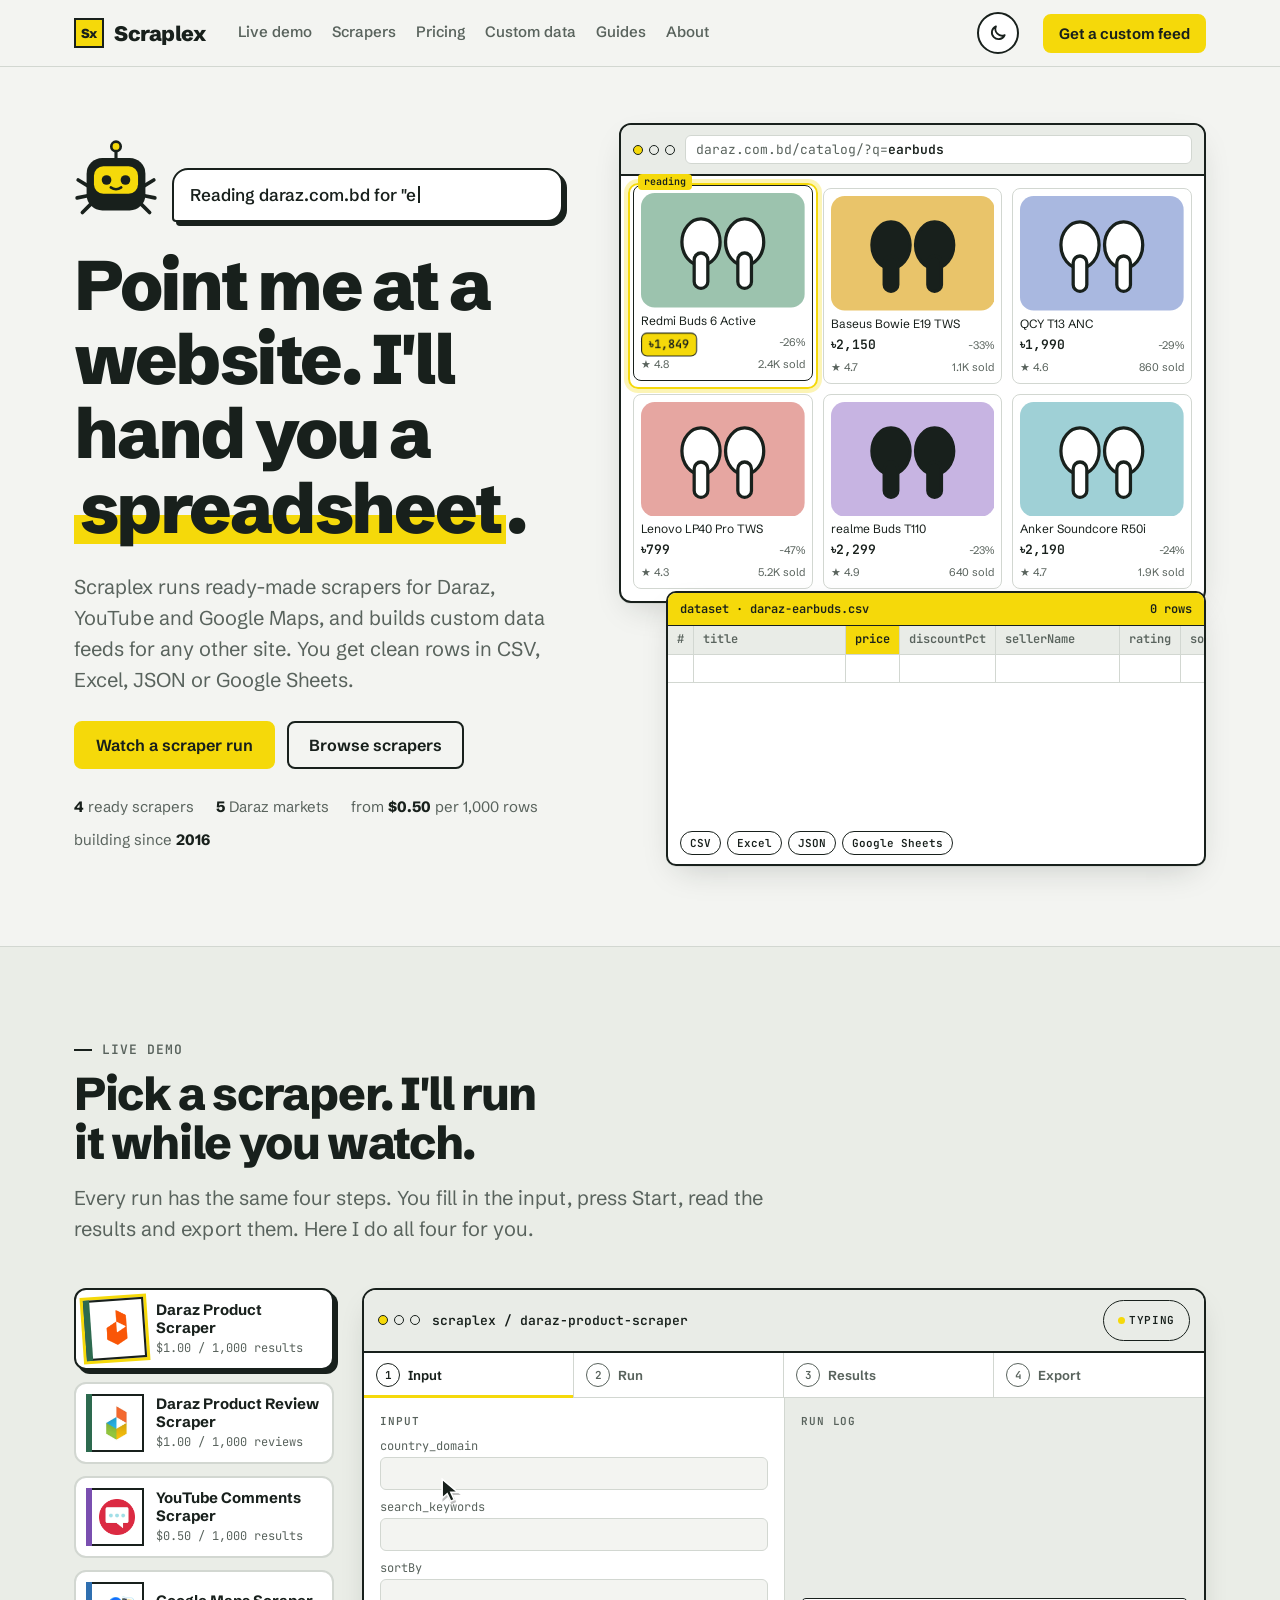
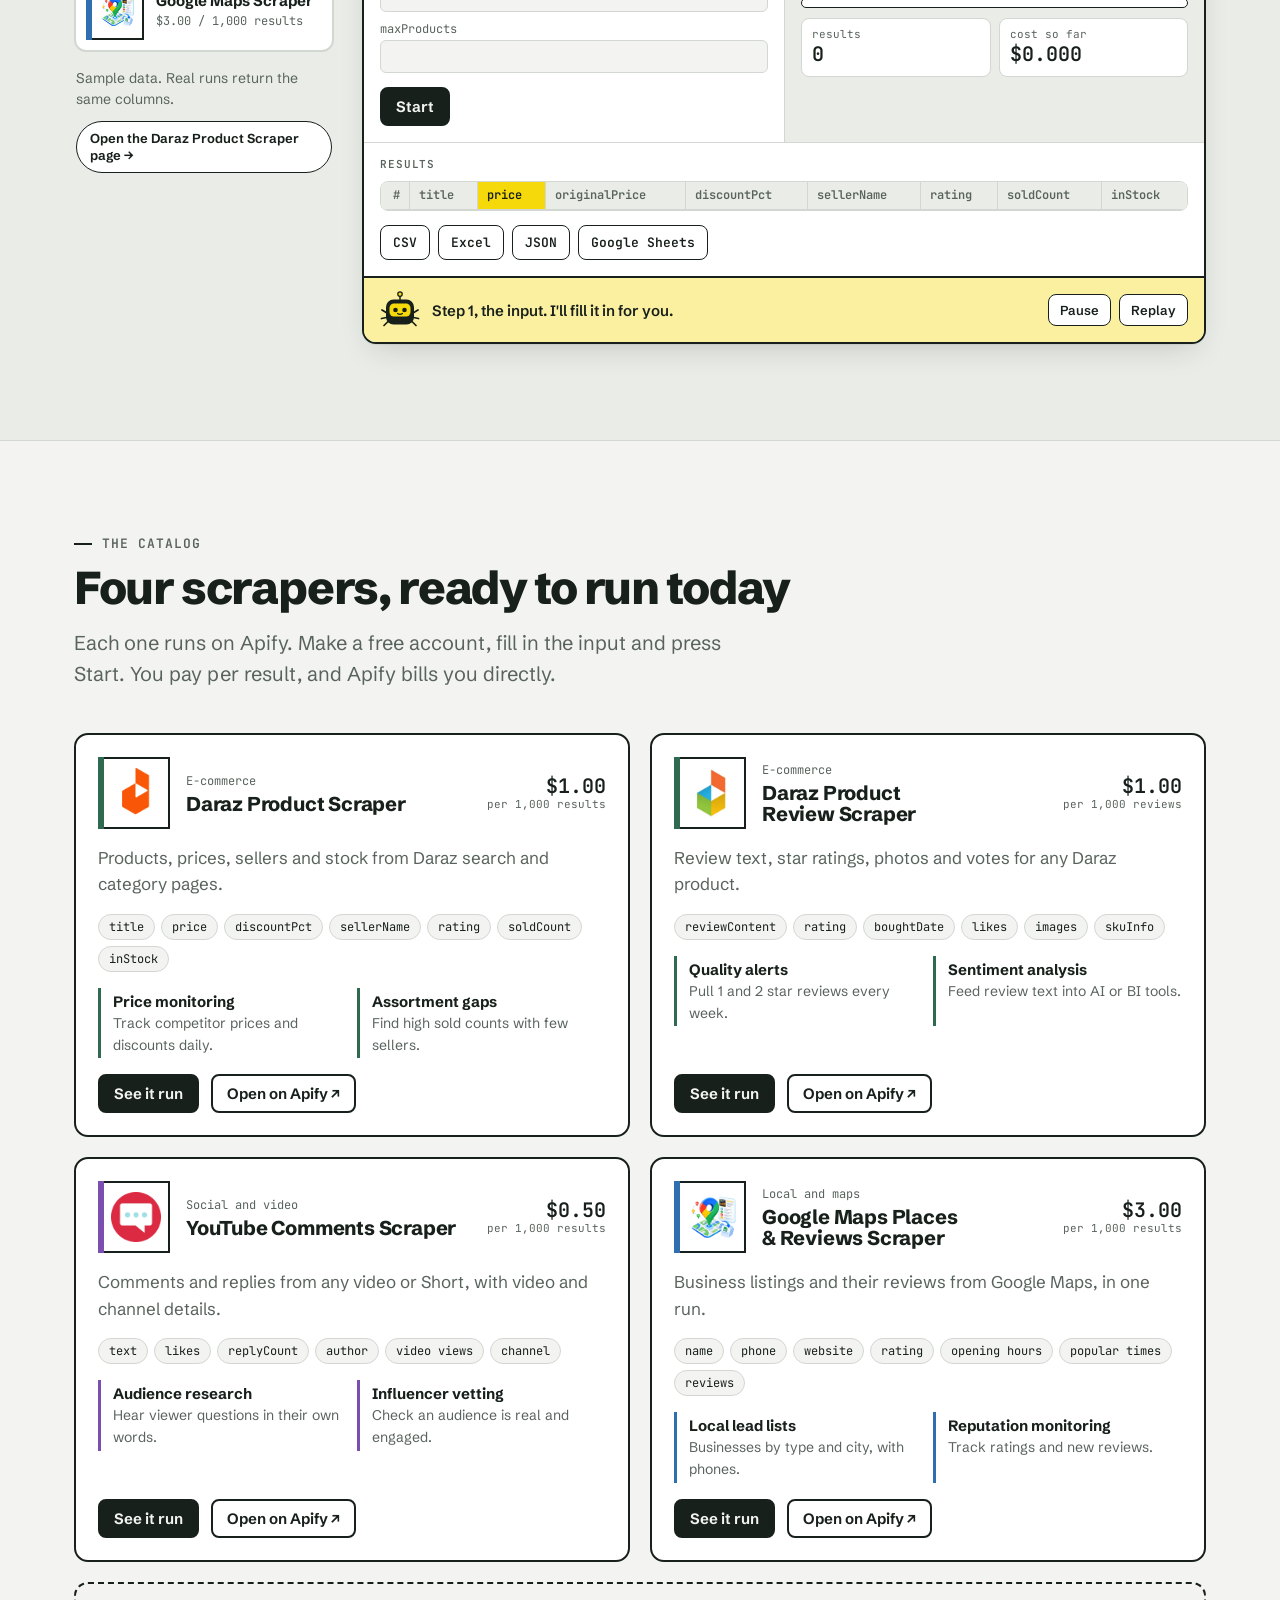
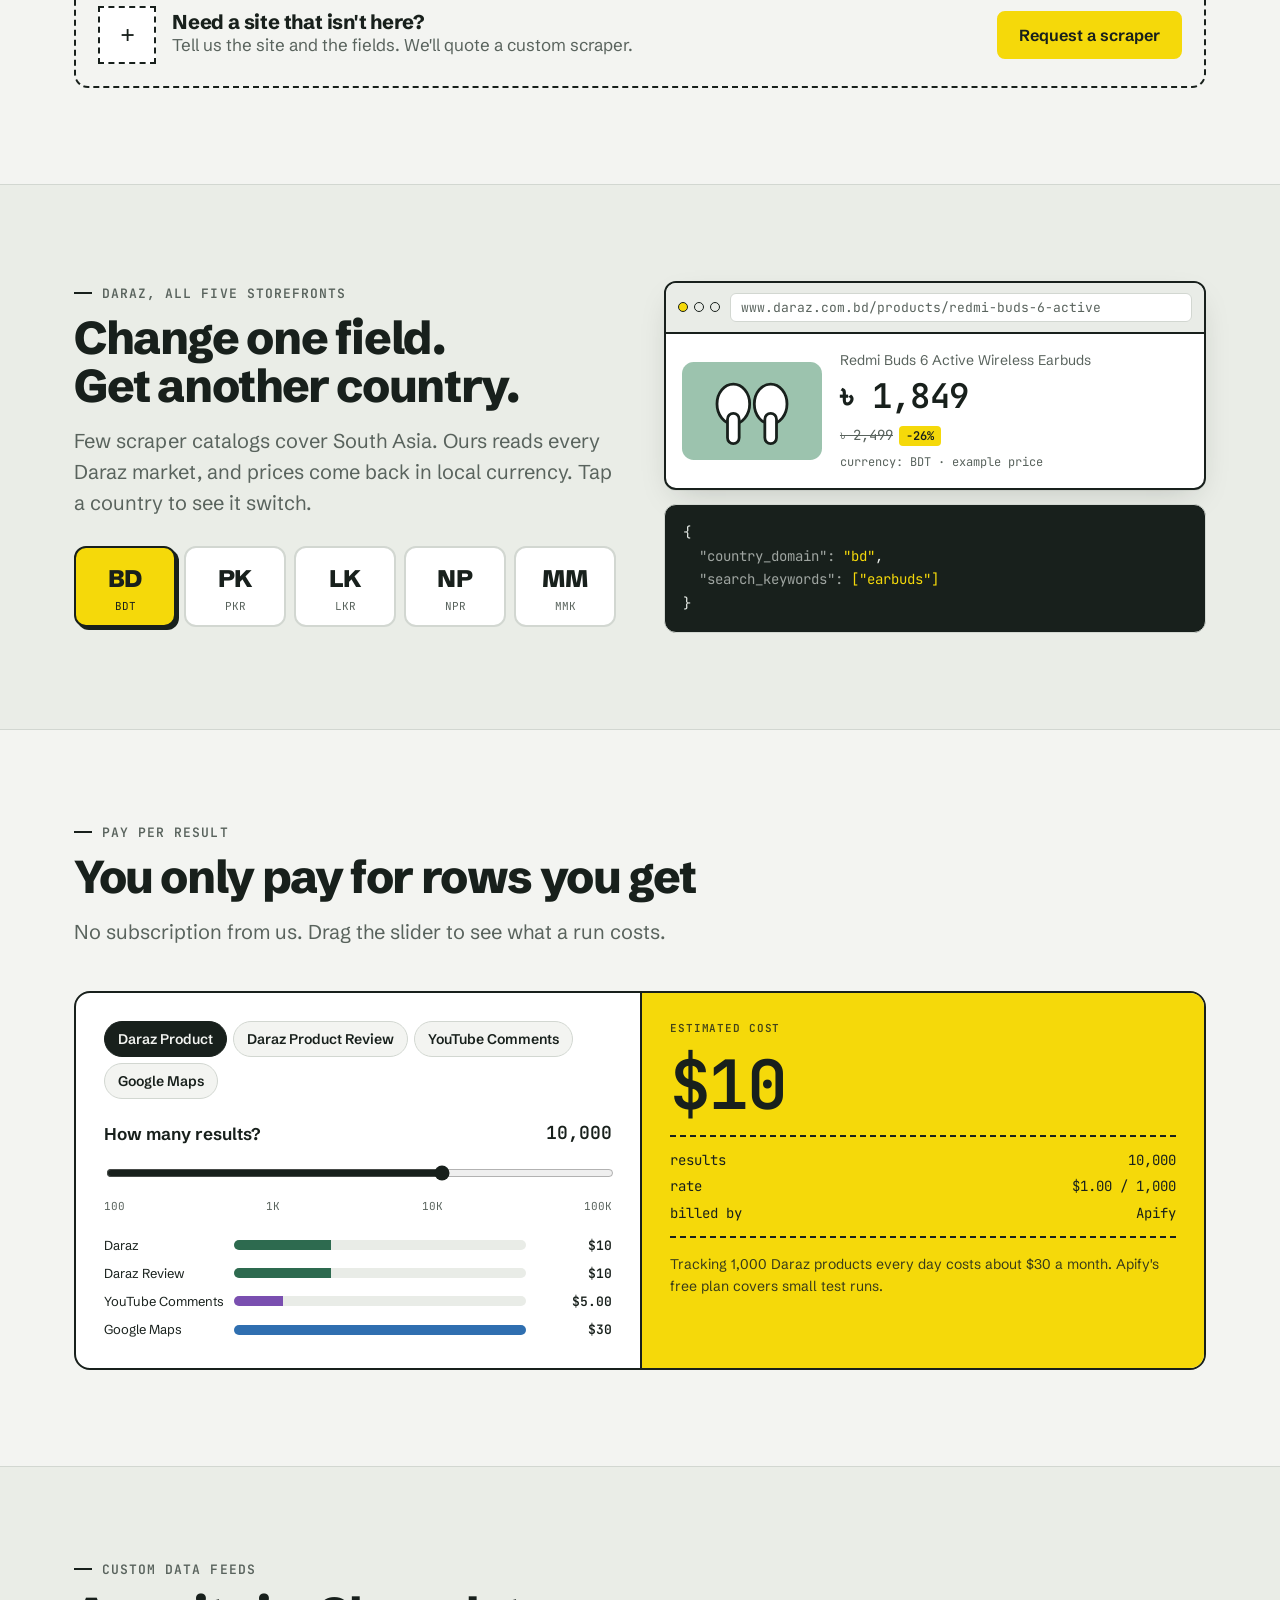
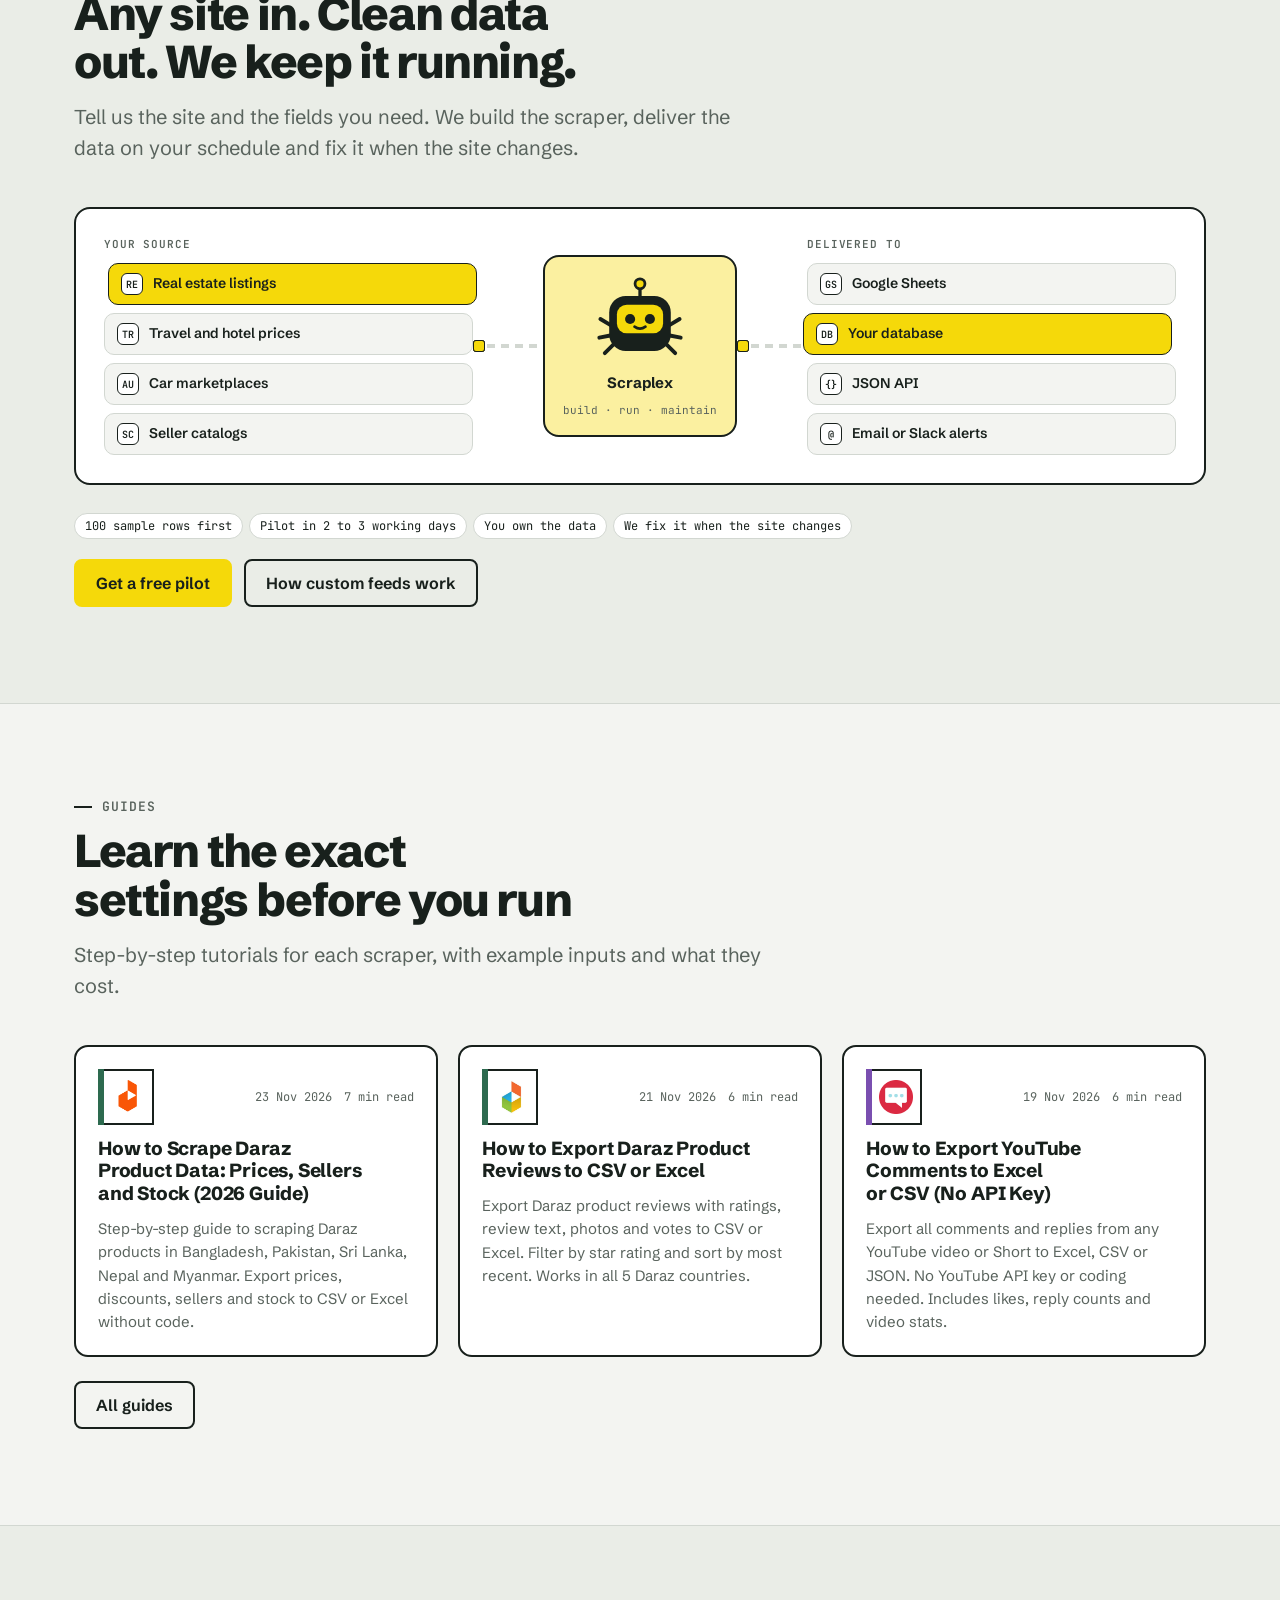
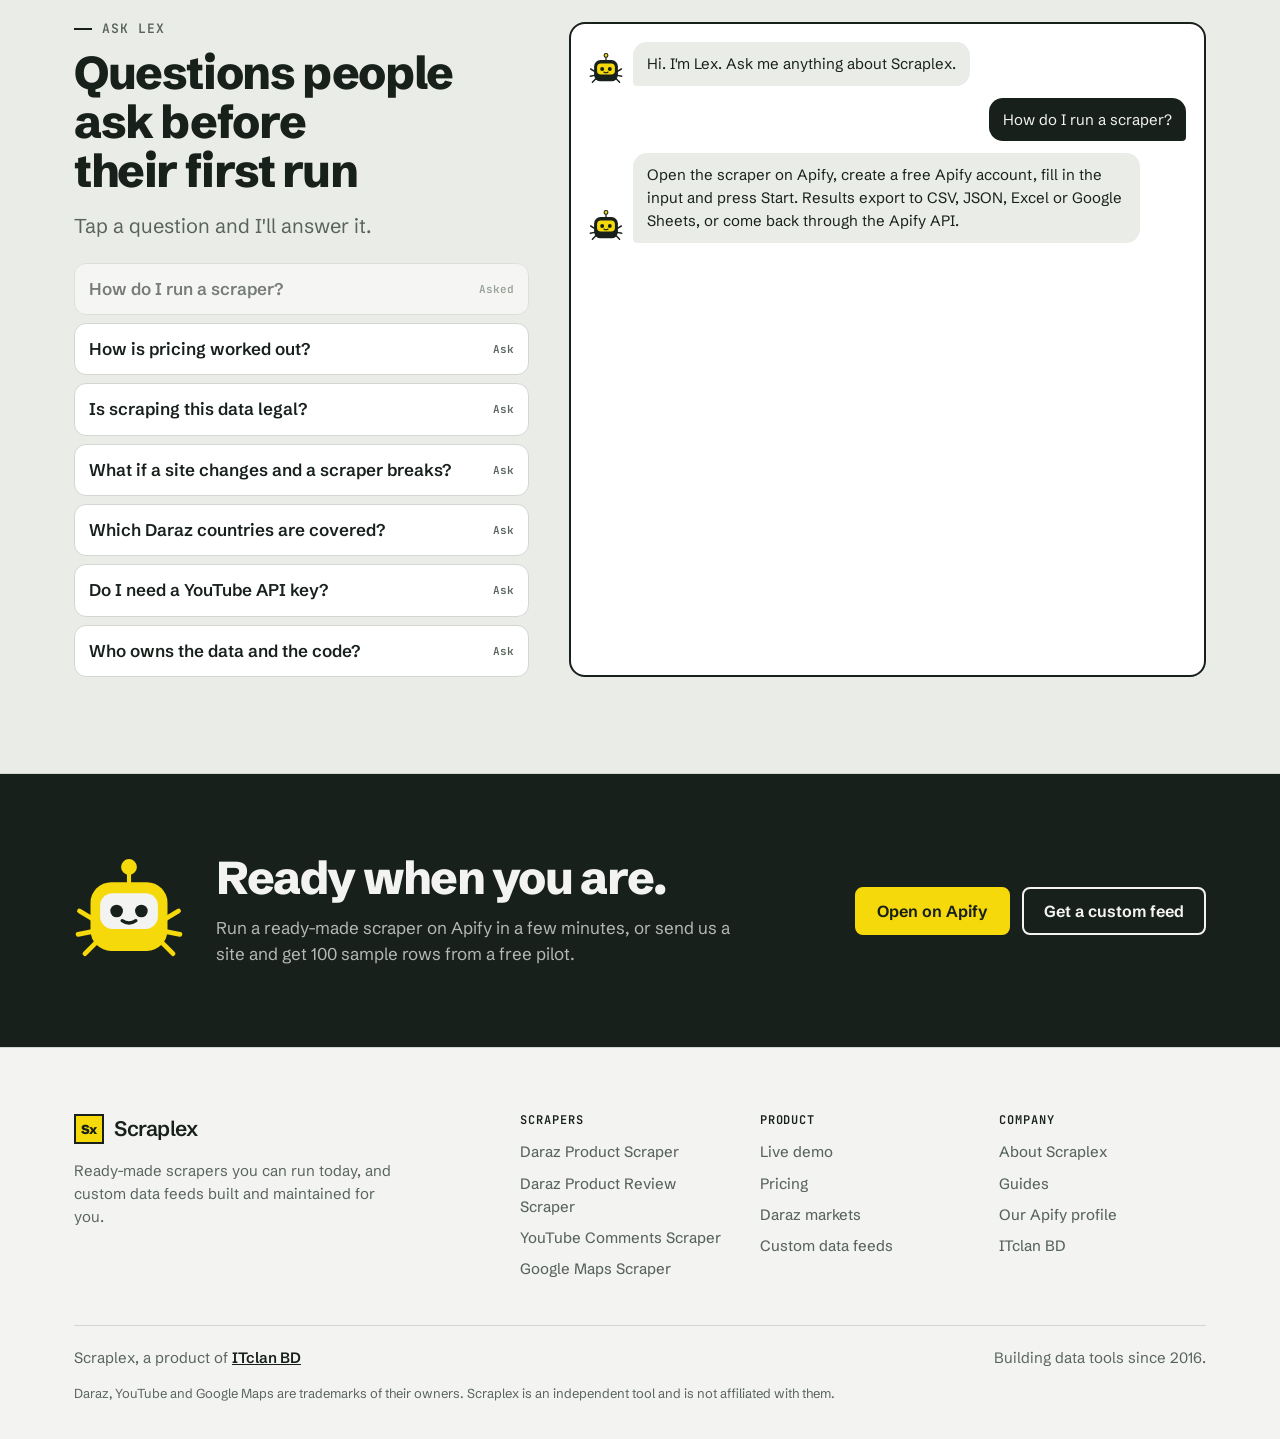
==== commit a78717f6: "google verification" ====
--- a/index.html
+++ b/index.html
@@ -12,6 +12,7 @@
 <meta name="twitter:card" content="summary">
 <script>(function(){var u=location.origin+"/";var l=document.createElement("link");l.rel="canonical";l.href=u;document.head.appendChild(l);var m=document.createElement("meta");m.setAttribute("property","og:url");m.content=u;document.head.appendChild(m)})()</script>
 <script>try{var t=localStorage.getItem("theme");if(t==="dark"||t==="light")document.documentElement.setAttribute("data-theme",t)}catch(e){}</script>
+<meta name="google-site-verification" content="PK_tRd7WuOCUDdievt8qqOQf_zm58DncDW0Tk0uQbTg">
 <!-- /@seo -->
 <link rel="icon" href="/assets/favicon.svg" type="image/svg+xml">
 <link rel="preconnect" href="https://fonts.googleapis.com">
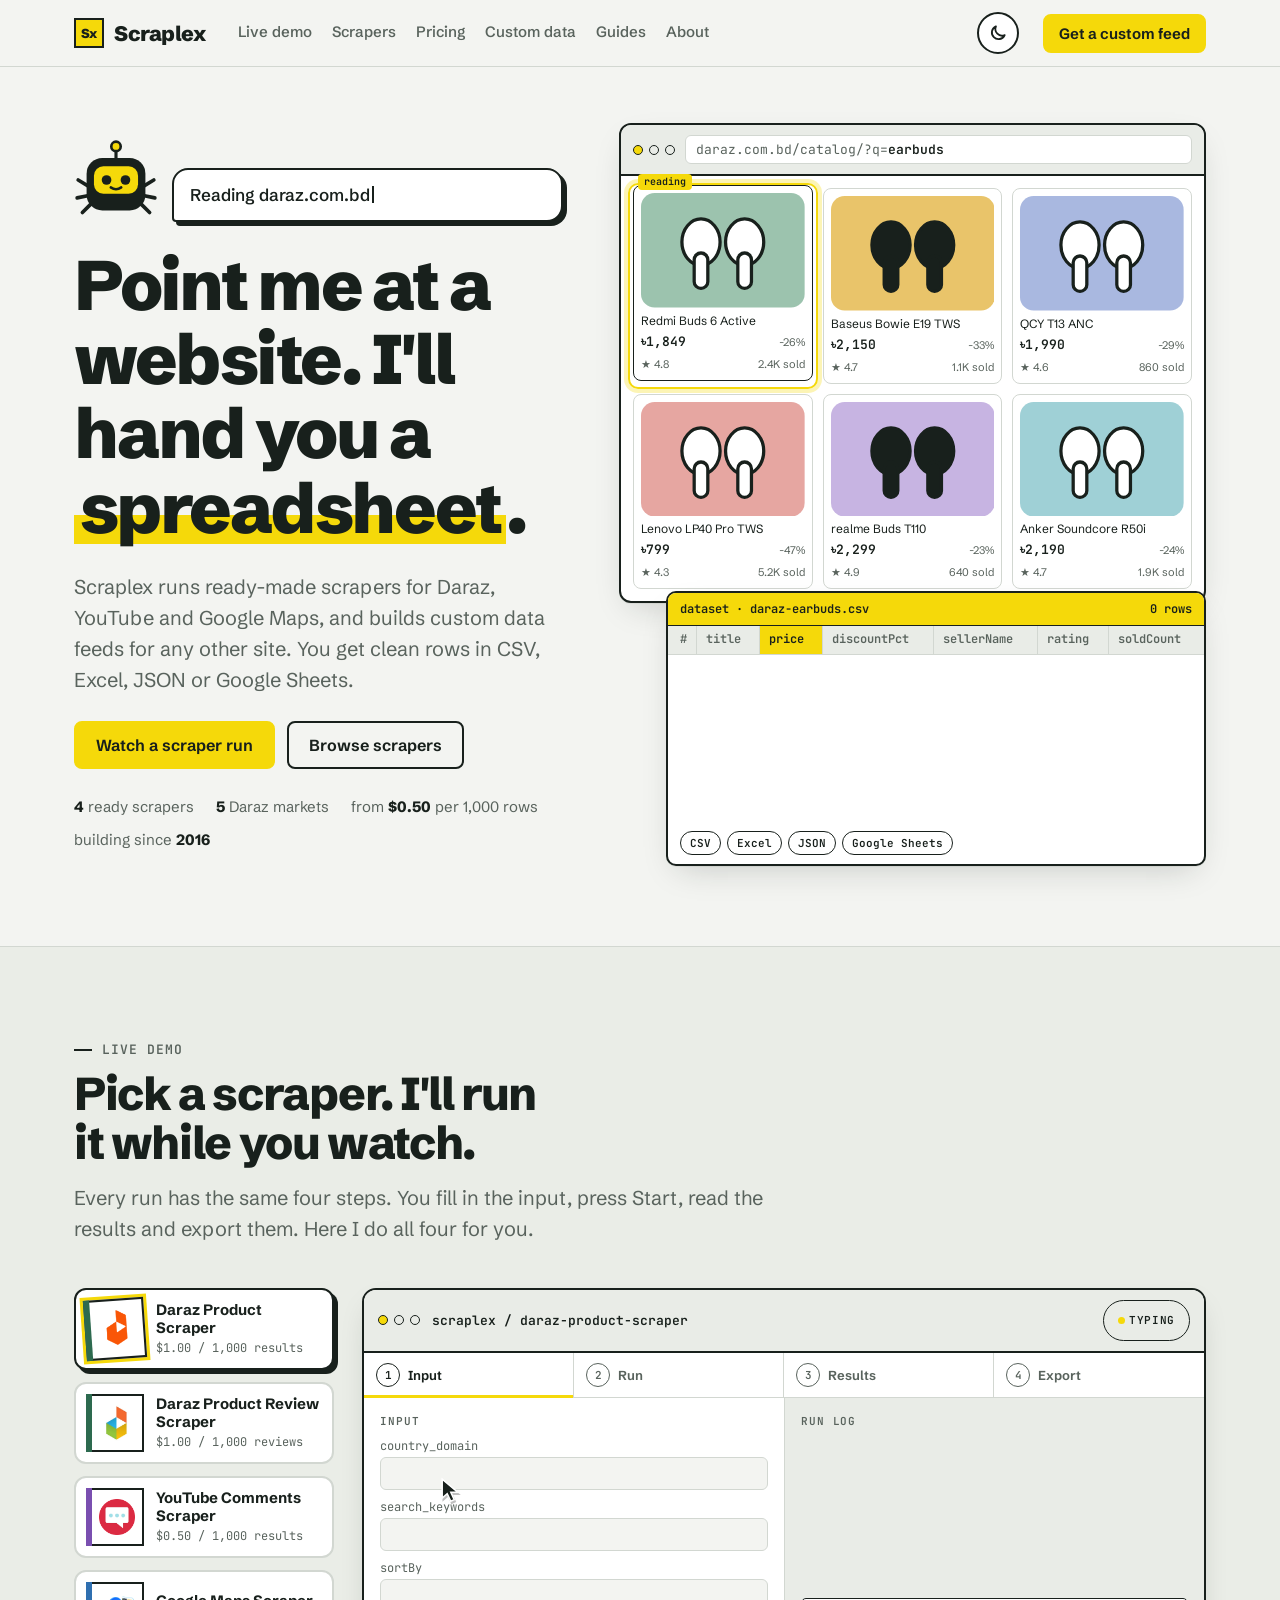
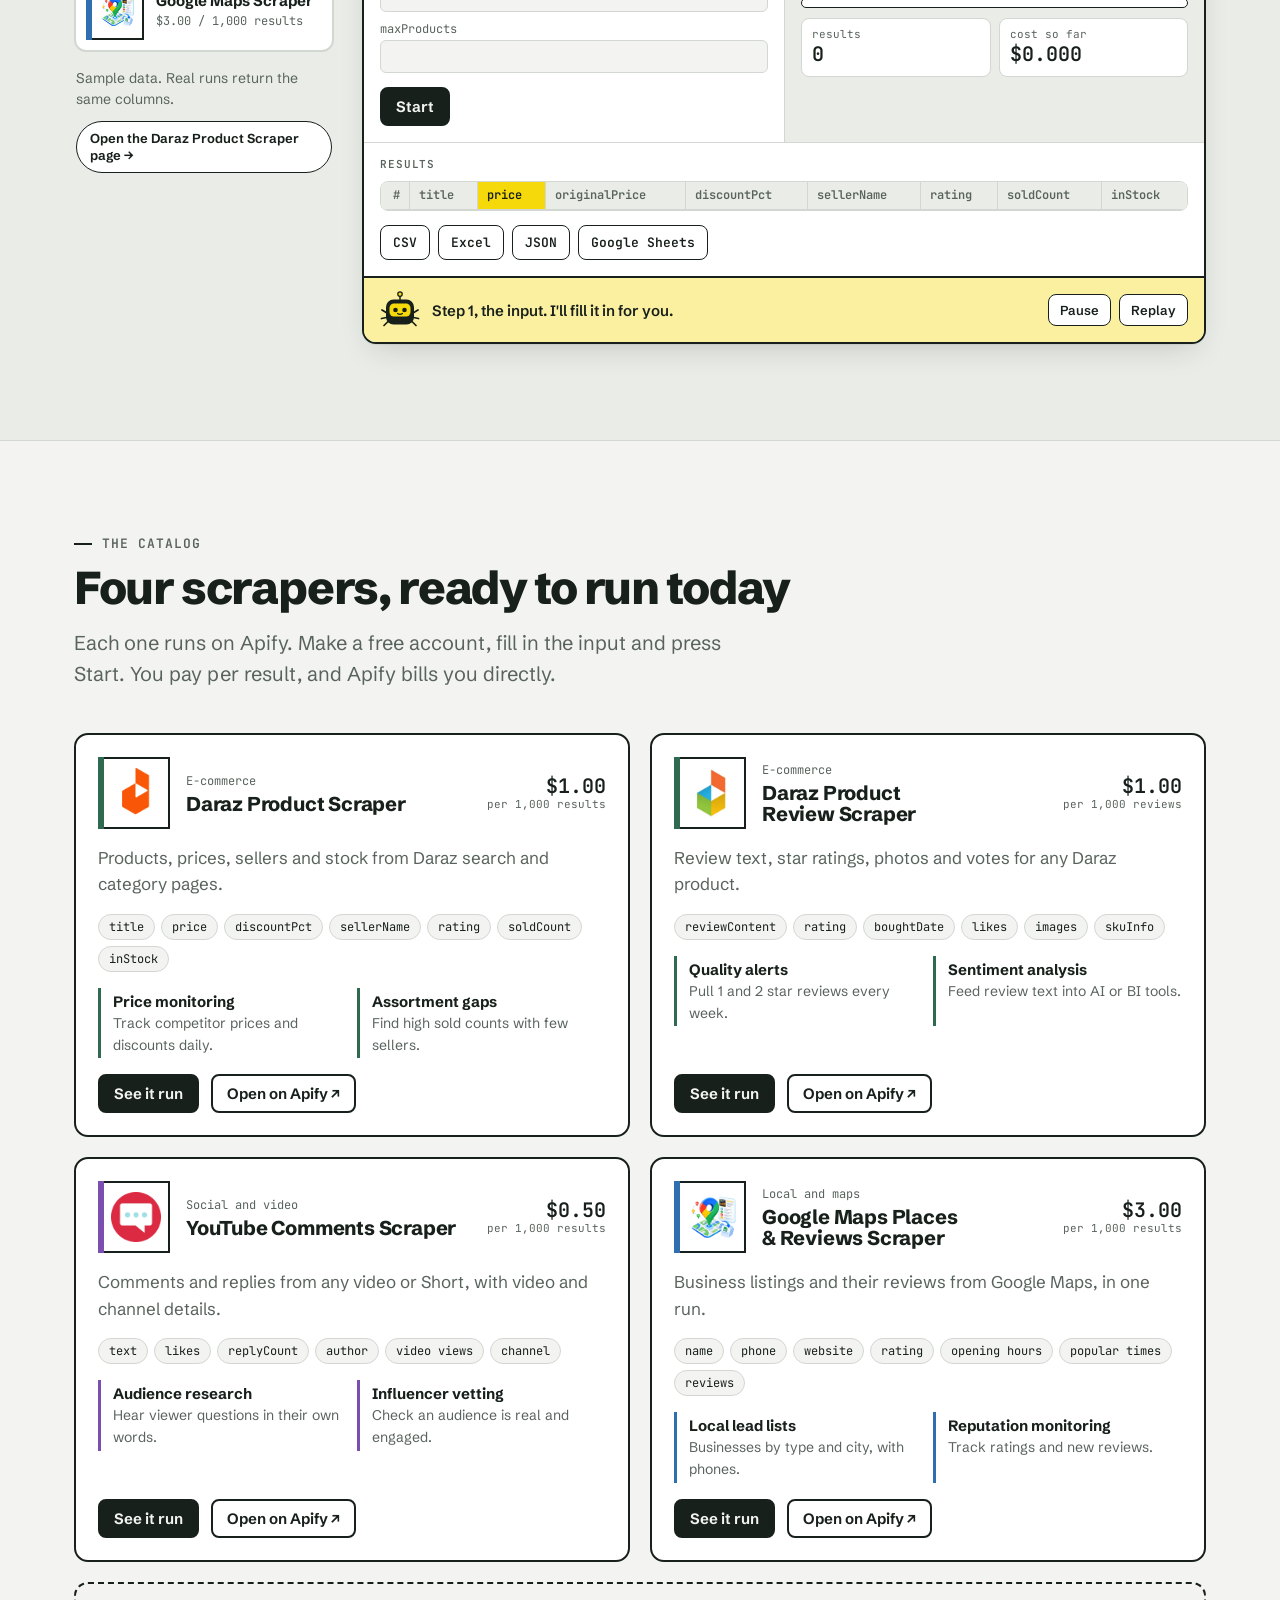
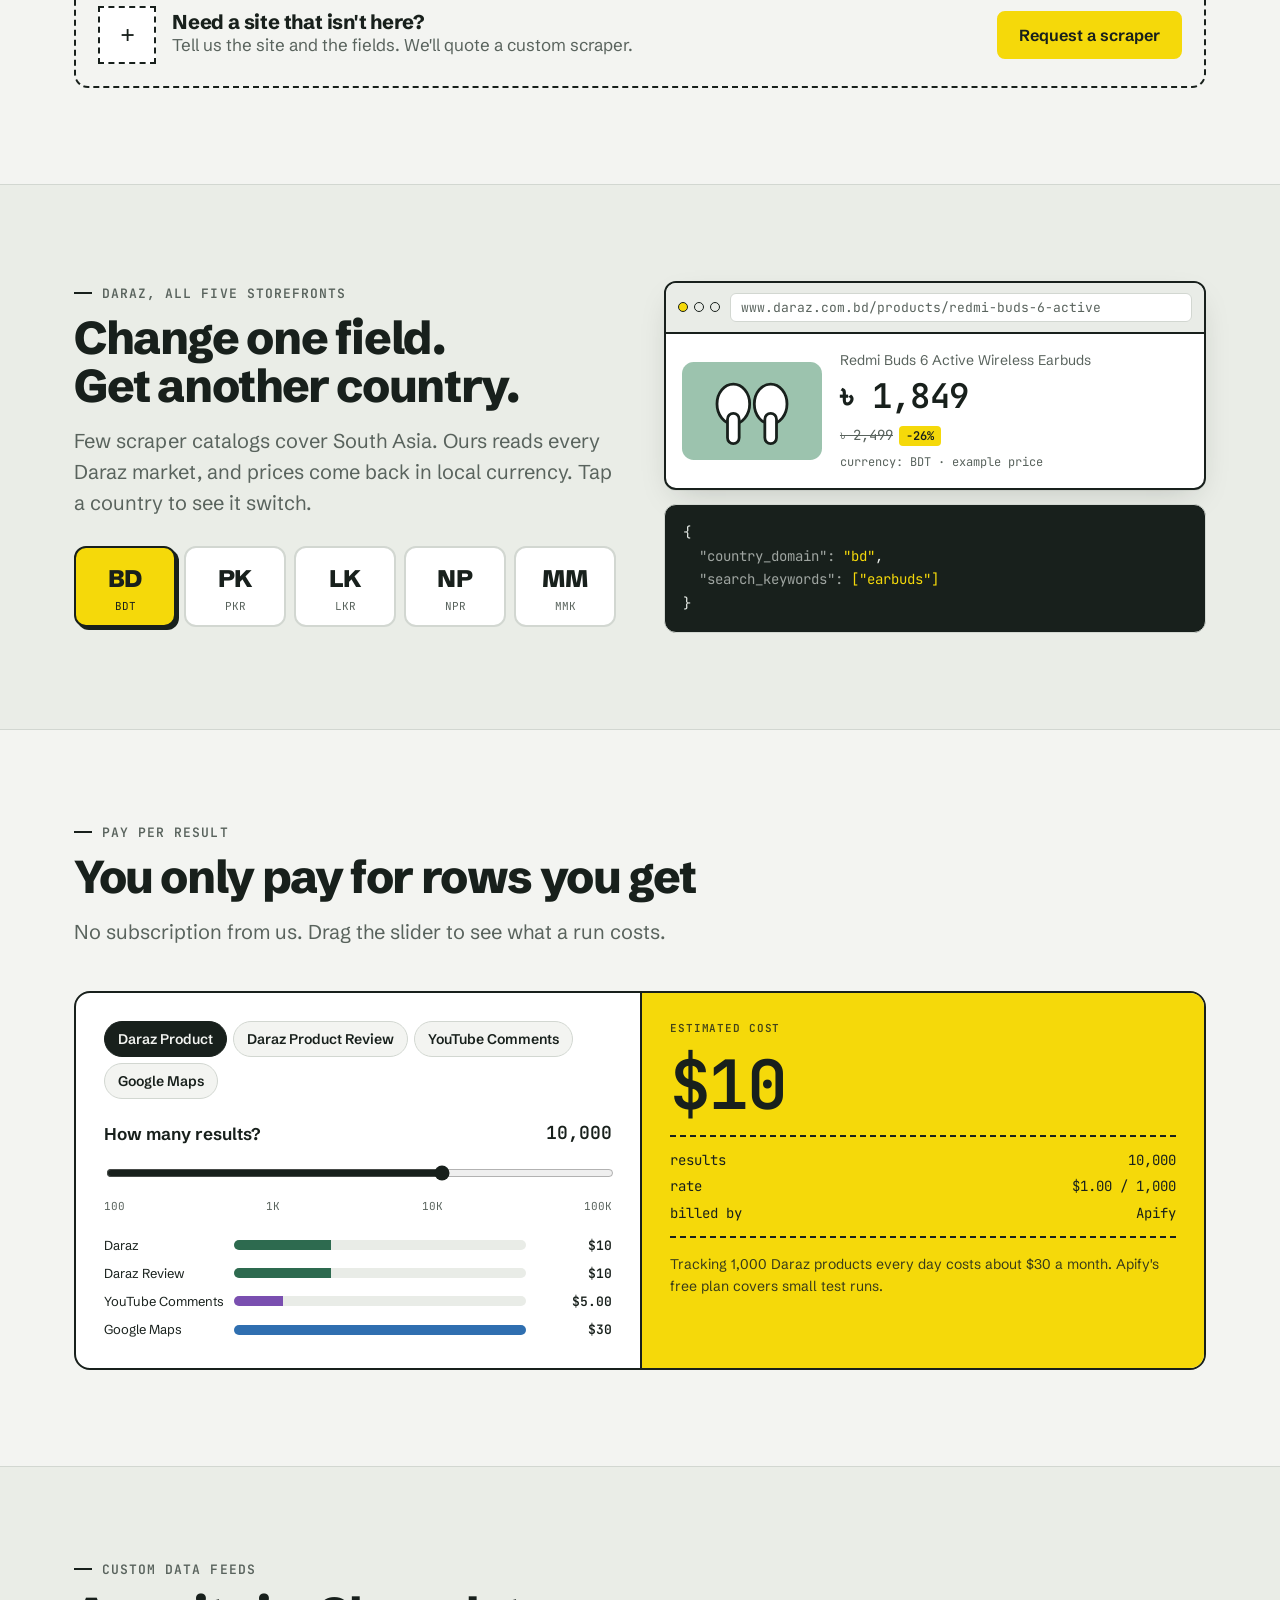
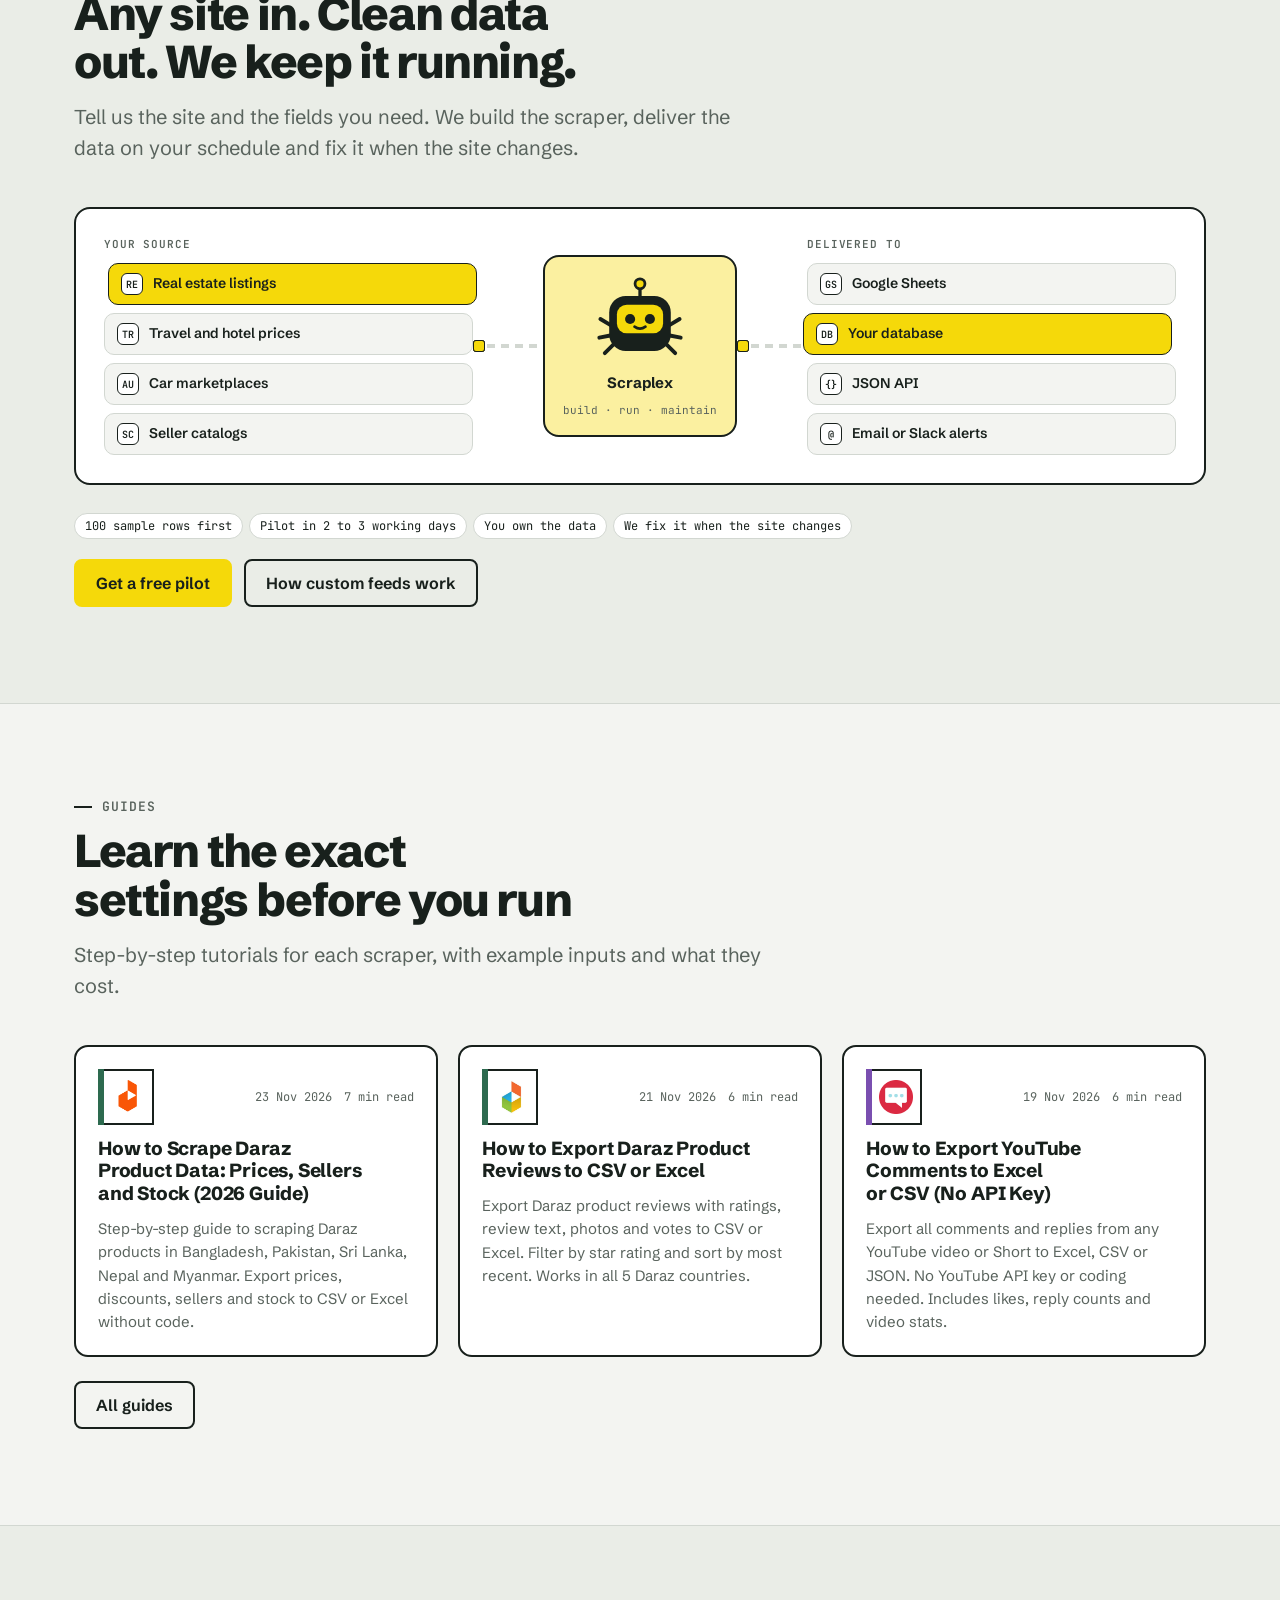
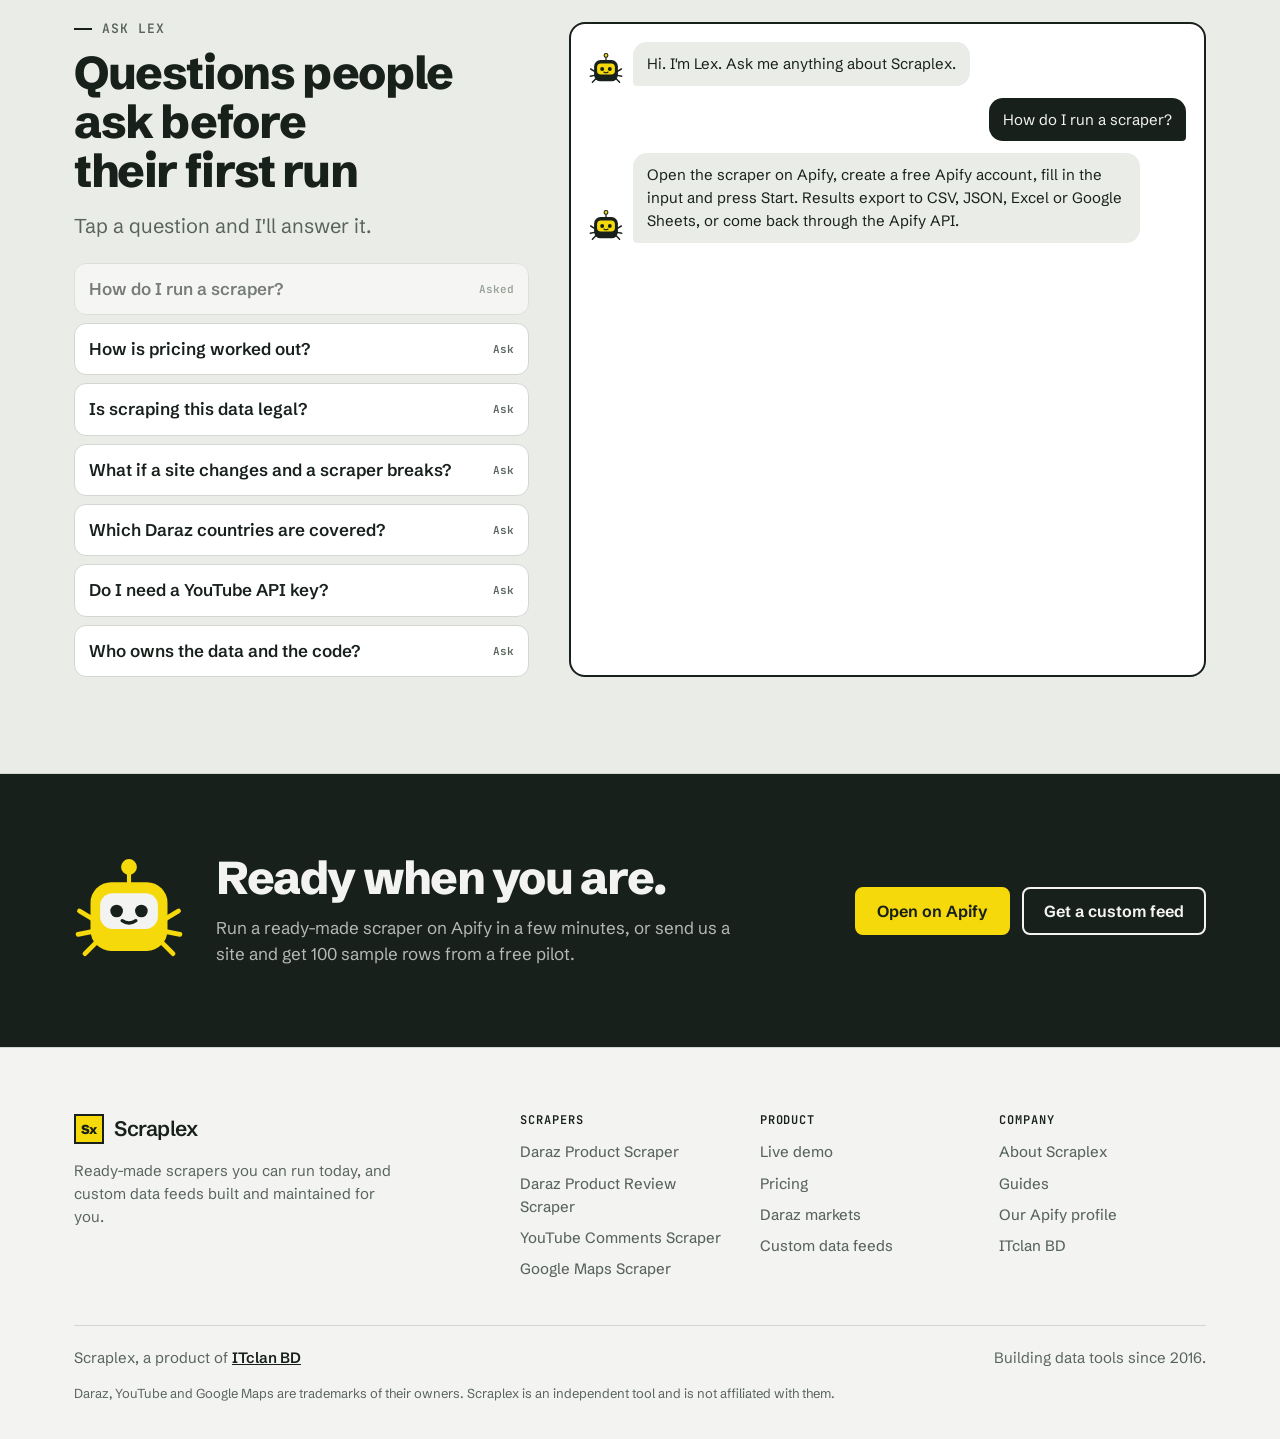
==== commit 0c9034a2: "google verification added" ====
--- a/index.html
+++ b/index.html
@@ -12,7 +12,7 @@
 <meta name="twitter:card" content="summary">
 <script>(function(){var u=location.origin+"/";var l=document.createElement("link");l.rel="canonical";l.href=u;document.head.appendChild(l);var m=document.createElement("meta");m.setAttribute("property","og:url");m.content=u;document.head.appendChild(m)})()</script>
 <script>try{var t=localStorage.getItem("theme");if(t==="dark"||t==="light")document.documentElement.setAttribute("data-theme",t)}catch(e){}</script>
-<meta name="google-site-verification" content="PK_tRd7WuOCUDdievt8qqOQf_zm58DncDW0Tk0uQbTg">
+<meta name="google-site-verification" content="PK_tRd7WuOCUDdievt8qqOQf_zm58DncDW0Tk0uQbTg"/>
 <!-- /@seo -->
 <link rel="icon" href="/assets/favicon.svg" type="image/svg+xml">
 <link rel="preconnect" href="https://fonts.googleapis.com">
